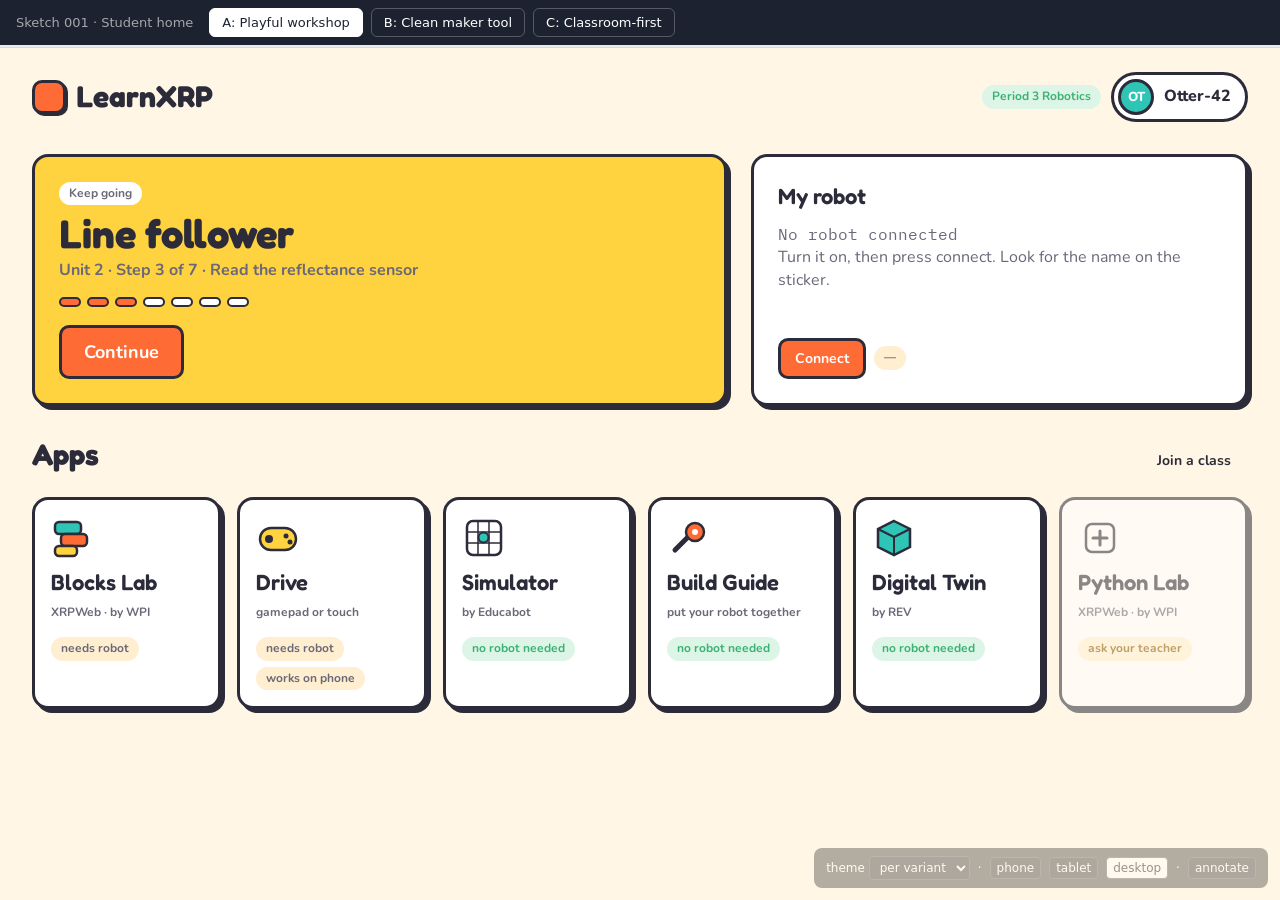
==== .planning/sketches/001-student-home/index.html @ 8936318f "docs(sketch-001..003): Launcher UI sketches — student home, running app, teacher class Three sketche" ====
<!doctype html>
<html lang="en">
<head>
<meta charset="utf-8">
<meta name="viewport" content="width=device-width, initial-scale=1">
<title>Sketch 001 · Student Home</title>
<link rel="stylesheet" href="https://fonts.googleapis.com/css2?family=Fredoka:wght@500;600;700&family=Nunito:wght@500;700;800&family=Manrope:wght@500;600;700;800&family=Atkinson+Hyperlegible:wght@400;700&family=IBM+Plex+Mono:wght@400;500&display=swap">
<link rel="stylesheet" href="../themes/default.css">
<style>
/* ---------- sketch chrome (not themed) ---------- */
*{box-sizing:border-box}
html,body{margin:0;background:#E9EBEE}
#variant-nav{position:fixed;top:0;left:0;right:0;z-index:9998;background:#1C2230;color:#fff;padding:8px 16px;display:flex;gap:8px;align-items:center;font-family:system-ui,sans-serif;font-size:13px}
#variant-nav .label{opacity:.6;margin-inline-end:8px}
.variant-tab{background:transparent;color:#fff;border:1px solid rgba(255,255,255,.25);border-radius:6px;padding:6px 12px;cursor:pointer;font:inherit;transition:all .15s ease}
.variant-tab:hover{background:rgba(255,255,255,.1)}
.variant-tab.active{background:#fff;color:#1C2230;border-color:#fff}
#stage{margin:48px auto 0;max-width:1280px;min-height:calc(100vh - 48px);transition:max-width .2s ease;box-shadow:0 0 0 1px rgba(0,0,0,.08)}
.variant{display:none;min-height:calc(100vh - 48px);background:var(--color-bg);color:var(--color-text);font-family:var(--font-sans);font-size:var(--text-base);line-height:1.45}
.variant.active{display:block}
#sketch-tools{position:fixed;bottom:12px;right:12px;z-index:9999;font-family:system-ui;font-size:12px;background:rgba(0,0,0,.75);color:#fff;padding:8px 12px;border-radius:8px;opacity:.4;transition:opacity .2s;display:flex;gap:8px;align-items:center}
#sketch-tools:hover{opacity:1}
#sketch-tools select,#sketch-tools button{font:inherit;font-size:12px;background:#333;color:#fff;border:1px solid #555;border-radius:4px;padding:3px 6px;cursor:pointer}
#sketch-tools button.on{background:#fff;color:#000}
#annot{position:fixed;z-index:10000;pointer-events:none;background:#111;color:#fff;font:11px/1.4 ui-monospace,monospace;padding:6px 8px;border-radius:4px;display:none;white-space:pre}
.toast{position:fixed;left:50%;bottom:64px;transform:translateX(-50%) translateY(20px);background:#1C2230;color:#fff;padding:10px 16px;border-radius:8px;font:14px system-ui;opacity:0;transition:all .2s ease;z-index:9997;pointer-events:none}
.toast.show{opacity:1;transform:translateX(-50%) translateY(0)}

/* ---------- themed primitives ---------- */
.btn{font-family:var(--font-sans);font-weight:700;font-size:var(--text-sm);border:var(--border-w) solid var(--color-border);background:var(--color-surface);color:var(--color-text);border-radius:var(--radius-sm);padding:8px 14px;cursor:pointer;transition:all .15s ease;display:inline-flex;align-items:center;gap:8px}
.btn:hover{transform:translateY(-1px);box-shadow:var(--shadow-sm)}
.btn:focus-visible{outline:3px solid var(--color-accent);outline-offset:2px}
.btn-primary{background:var(--color-primary);color:#fff;border-color:var(--color-primary)}
.theme-playful .btn-primary{border-color:var(--color-border)}
.btn-primary:hover{background:var(--color-primary-hover)}
.btn-ghost{border-color:transparent;background:transparent}
.card{background:var(--color-surface);border:var(--border-w) solid var(--color-border);border-radius:var(--radius-md);box-shadow:var(--shadow-sm)}
.chip{display:inline-flex;align-items:center;gap:6px;font-size:var(--text-xs);font-weight:700;padding:3px 10px;border-radius:var(--radius-full);background:var(--color-surface-2);color:var(--color-text-muted)}
.chip.ok{background:#DCF5E6;color:var(--color-success)}
.chip.warn{background:#FFF1D6;color:#8A5A00}
.chip.off{background:var(--color-surface-2);color:var(--color-text-muted)}
.mono{font-family:var(--font-mono)}
.muted{color:var(--color-text-muted)}
h1,h2,h3{font-family:var(--font-display);margin:0;line-height:1.1}
.avatar{width:36px;height:36px;border-radius:50%;display:inline-grid;place-items:center;font-weight:800;font-size:13px;color:#fff;background:var(--color-secondary);border:var(--border-w) solid var(--color-border)}
.prog{height:8px;border-radius:var(--radius-full);background:var(--color-surface-2);overflow:hidden;border:1px solid var(--color-border)}
.prog > i{display:block;height:100%;background:var(--color-primary);transition:width .4s ease}
.modal-bg{position:absolute;inset:0;background:rgba(20,25,35,.55);display:none;align-items:center;justify-content:center;z-index:50}
.modal-bg.open{display:flex}
.modal{width:min(440px,92%);padding:var(--space-6)}
.modal input{width:100%;font:inherit;font-size:var(--text-xl);letter-spacing:.12em;text-transform:uppercase;padding:12px;border:var(--border-w) solid var(--color-border);border-radius:var(--radius-sm);margin:var(--space-3) 0;font-family:var(--font-mono)}
.launch{position:absolute;inset:0;background:var(--color-bg);display:none;align-items:center;justify-content:center;flex-direction:column;gap:16px;z-index:60}
.launch.open{display:flex}
.spinner{width:44px;height:44px;border-radius:50%;border:4px solid var(--color-surface-2);border-top-color:var(--color-primary);animation:spin .8s linear infinite}
@keyframes spin{to{transform:rotate(360deg)}}
@media (prefers-reduced-motion:reduce){.spinner{animation:none}}
.glyph{width:44px;height:44px;flex:none}
.appmeta{display:flex;gap:6px;flex-wrap:wrap;margin-top:6px}

/* ---------- Variant A: Playful ---------- */
.pa{position:relative;padding:var(--space-6) var(--space-8) var(--space-12)}
.pa .top{display:flex;align-items:center;justify-content:space-between;margin-bottom:var(--space-8)}
.pa .logo{font-family:var(--font-display);font-weight:700;font-size:var(--text-2xl);display:flex;align-items:center;gap:10px}
.pa .logo i{width:34px;height:34px;border-radius:10px;background:var(--color-primary);border:var(--border-w) solid var(--color-border);box-shadow:var(--shadow-sm);display:inline-block}
.pa .me{display:flex;align-items:center;gap:10px;background:var(--color-surface);border:var(--border-w) solid var(--color-border);border-radius:var(--radius-full);padding:4px 14px 4px 4px;font-weight:800}
.pa .hero{display:grid;grid-template-columns:1.4fr 1fr;gap:var(--space-6);margin-bottom:var(--space-8)}
.pa .continue{background:var(--color-accent);padding:var(--space-6);box-shadow:var(--shadow-md);position:relative;overflow:hidden}
.pa .continue h2{font-size:var(--text-3xl);margin:6px 0 4px}
.pa .continue .steps{display:flex;gap:6px;margin:14px 0 18px}
.pa .continue .steps i{width:22px;height:10px;border-radius:6px;border:2px solid var(--color-border);background:var(--color-surface)}
.pa .continue .steps i.done{background:var(--color-primary)}
.pa .robot{padding:var(--space-6);box-shadow:var(--shadow-md);display:flex;flex-direction:column;gap:10px}
.pa .robot .big{font-family:var(--font-display);font-size:var(--text-xl);font-weight:600}
.pa .apps{display:grid;grid-template-columns:repeat(auto-fill,minmax(180px,1fr));gap:var(--space-4)}
.pa .app{padding:var(--space-4);cursor:pointer;transition:all .15s ease;display:flex;flex-direction:column;gap:10px;box-shadow:var(--shadow-md);text-align:start;font:inherit;color:inherit}
.pa .app:hover{transform:translate(-2px,-2px);box-shadow:var(--shadow-lg)}
.pa .app:active{transform:translate(2px,2px);box-shadow:var(--shadow-sm)}
.pa .app h3{font-size:var(--text-xl);font-weight:600}
.pa .app .by{font-size:var(--text-xs);color:var(--color-text-muted);font-weight:700}
.pa .app.locked{opacity:.55;cursor:not-allowed}
.pa .section{display:flex;justify-content:space-between;align-items:baseline;margin:0 0 var(--space-4)}
.pa .section h2{font-size:var(--text-2xl);font-weight:700}

/* ---------- Variant B: Clean ---------- */
.cb{display:grid;grid-template-columns:220px 1fr 300px;min-height:calc(100vh - 48px);position:relative}
.cb .rail{border-inline-end:1px solid var(--color-border);background:var(--color-surface);padding:var(--space-4) var(--space-3);display:flex;flex-direction:column;gap:4px}
.cb .rail .logo{font-weight:800;font-family:var(--font-display);font-size:var(--text-lg);padding:8px 10px 18px;display:flex;align-items:center;gap:8px}
.cb .rail .logo i{width:22px;height:22px;border-radius:6px;background:var(--color-primary);display:inline-block}
.cb .nav{border:0;background:transparent;text-align:start;font:inherit;font-weight:600;font-size:var(--text-sm);padding:8px 10px;border-radius:var(--radius-sm);cursor:pointer;color:var(--color-text-muted);transition:all .15s ease}
.cb .nav:hover{background:var(--color-surface-2);color:var(--color-text)}
.cb .nav.active{background:var(--color-primary-soft);color:var(--color-primary)}
.cb .rail .spacer{flex:1}
.cb .main{padding:var(--space-6) var(--space-8)}
.cb .bar{display:flex;align-items:center;gap:12px;margin-bottom:var(--space-6)}
.cb .bar input{flex:1;font:inherit;font-size:var(--text-sm);padding:8px 12px;border:1px solid var(--color-border);border-radius:var(--radius-sm);background:var(--color-surface)}
.cb h1{font-size:var(--text-2xl);font-weight:800;margin-bottom:var(--space-4)}
.cb h2{font-size:var(--text-xs);text-transform:uppercase;letter-spacing:.08em;color:var(--color-text-muted);font-weight:700;margin:var(--space-6) 0 var(--space-3)}
.cb .row{display:grid;grid-template-columns:auto 1fr auto;gap:14px;align-items:center;padding:12px 16px}
.cb .apps{display:grid;grid-template-columns:repeat(auto-fill,minmax(210px,1fr));gap:var(--space-3)}
.cb .app{padding:var(--space-4);display:flex;gap:12px;align-items:flex-start;cursor:pointer;transition:all .15s ease;text-align:start;font:inherit;color:inherit}
.cb .app:hover{border-color:var(--color-primary);box-shadow:var(--shadow-md)}
.cb .app h3{font-size:var(--text-base);font-weight:800}
.cb .app .by{font-size:var(--text-xs);color:var(--color-text-muted)}
.cb .app.locked{opacity:.5;cursor:not-allowed}
.cb table{width:100%;border-collapse:collapse;font-size:var(--text-sm)}
.cb td,.cb th{padding:9px 12px;border-bottom:1px solid var(--color-border);text-align:start}
.cb th{font-size:var(--text-xs);text-transform:uppercase;letter-spacing:.06em;color:var(--color-text-muted)}
.cb .side{border-inline-start:1px solid var(--color-border);background:var(--color-surface);padding:var(--space-6) var(--space-4);display:flex;flex-direction:column;gap:var(--space-4)}
.cb .side h2{margin-top:0}
.cb .kv{display:grid;grid-template-columns:auto 1fr;gap:4px 12px;font-size:var(--text-sm)}
.cb .kv dt{color:var(--color-text-muted)}
.cb .kv dd{margin:0;font-family:var(--font-mono);font-size:12px}

/* ---------- Variant C: Classroom-first ---------- */
.cc{position:relative;min-height:calc(100vh - 48px)}
.cc .head{background:var(--color-surface);border-bottom:1px solid var(--color-border);padding:var(--space-3) var(--space-8);display:flex;align-items:center;gap:var(--space-4)}
.cc .head .brand{font-family:var(--font-display);font-weight:700;font-size:var(--text-lg);display:flex;align-items:center;gap:8px;margin-inline-end:auto}
.cc .head .brand i{width:20px;height:20px;border-radius:5px;background:var(--color-primary);display:inline-block}
.cc .classbar{background:var(--color-primary);color:#fff;padding:var(--space-4) var(--space-8);display:flex;align-items:center;justify-content:space-between}
.cc .classbar h1{font-size:var(--text-xl);font-weight:700}
.cc .classbar .sub{opacity:.85;font-size:var(--text-sm)}
.cc .body{display:grid;grid-template-columns:1fr 320px;gap:var(--space-6);padding:var(--space-6) var(--space-8)}
.cc h2{font-size:var(--text-lg);font-weight:700;margin:0 0 var(--space-3)}
.cc .assign{display:grid;grid-template-columns:auto 1fr auto;gap:14px;align-items:center;padding:14px 16px;border-bottom:1px solid var(--color-border)}
.cc .assign:last-child{border-bottom:0}
.cc .assign .due{font-size:var(--text-xs);color:var(--color-text-muted)}
.cc .assign .stat{width:38px;height:38px;border-radius:50%;display:grid;place-items:center;font-weight:700;font-size:12px;border:2px solid var(--color-border);color:var(--color-text-muted)}
.cc .assign .stat.done{background:var(--color-success);border-color:var(--color-success);color:#fff}
.cc .assign .stat.now{border-color:var(--color-primary);color:var(--color-primary)}
.cc .side .card{padding:var(--space-4);margin-bottom:var(--space-4)}
.cc .explore{display:flex;gap:10px;flex-wrap:wrap}
.cc .explore .btn{font-weight:600}
.cc .ann{font-size:var(--text-sm);padding:10px 0;border-bottom:1px solid var(--color-border)}
.cc .ann:last-child{border:0}
.cc .ann .who{font-size:var(--text-xs);color:var(--color-text-muted)}

@media (max-width:900px){.pa .hero{grid-template-columns:1fr}.cb{grid-template-columns:1fr}.cb .rail,.cb .side{border:0;border-bottom:1px solid var(--color-border)}.cc .body{grid-template-columns:1fr}}
</style>
</head>
<body>

<div id="variant-nav">
  <span class="label">Sketch 001 · Student home</span>
  <button class="variant-tab active" onclick="showVariant('a',event)">A: Playful workshop</button>
  <button class="variant-tab" onclick="showVariant('b',event)">B: Clean maker tool</button>
  <button class="variant-tab" onclick="showVariant('c',event)">C: Classroom-first</button>
</div>

<div id="stage">

<!-- ============ VARIANT A: PLAYFUL ============ -->
<div id="variant-a" class="variant theme-playful active">
<div class="pa">
  <div class="top">
    <div class="logo"><i></i>LearnXRP</div>
    <div style="display:flex;gap:10px;align-items:center">
      <span class="chip ok">Period 3 Robotics</span>
      <div class="me"><span class="avatar" style="background:#2EC4B6">OT</span>Otter-42</div>
    </div>
  </div>

  <div class="hero">
    <div class="card continue">
      <span class="chip" style="background:var(--color-surface)">Keep going</span>
      <h2>Line follower</h2>
      <div class="muted" style="font-weight:700">Unit 2 · Step 3 of 7 · Read the reflectance sensor</div>
      <div class="steps"><i class="done"></i><i class="done"></i><i class="done"></i><i></i><i></i><i></i><i></i></div>
      <button class="btn btn-primary" style="font-size:var(--text-lg);padding:12px 22px" onclick="launch('a','Lessons')">Continue</button>
    </div>
    <div class="card robot">
      <div class="big">My robot</div>
      <div class="robot-state" data-state="0">
        <div class="mono muted" data-name>No robot connected</div>
        <div class="muted" data-hint>Turn it on, then press connect. Look for the name on the sticker.</div>
      </div>
      <div style="display:flex;gap:8px;align-items:center;margin-top:auto">
        <button class="btn btn-primary" onclick="cycleRobot(this)">Connect</button>
        <span class="chip off" data-batt>—</span>
      </div>
    </div>
  </div>

  <div class="section"><h2>Apps</h2><button class="btn btn-ghost" onclick="openModal('a')">Join a class</button></div>
  <div class="apps">
    <button class="card app" onclick="launch('a','Blocks Lab')"><svg class="glyph" viewBox="0 0 44 44"><rect x="4" y="6" width="26" height="12" rx="4" fill="#2EC4B6" stroke="#2B2B3A" stroke-width="2.5"/><rect x="10" y="18" width="26" height="12" rx="4" fill="#FF6B35" stroke="#2B2B3A" stroke-width="2.5"/><rect x="4" y="30" width="22" height="10" rx="4" fill="#FFD23F" stroke="#2B2B3A" stroke-width="2.5"/></svg><h3>Blocks Lab</h3><span class="by">XRPWeb · by WPI</span><div class="appmeta"><span class="chip">needs robot</span></div></button>
    <button class="card app" onclick="launch('a','Drive')"><svg class="glyph" viewBox="0 0 44 44"><rect x="4" y="12" width="36" height="22" rx="11" fill="#FFD23F" stroke="#2B2B3A" stroke-width="2.5"/><circle cx="13" cy="23" r="4" fill="#2B2B3A"/><circle cx="30" cy="20" r="2.5" fill="#2B2B3A"/><circle cx="34" cy="26" r="2.5" fill="#2B2B3A"/></svg><h3>Drive</h3><span class="by">gamepad or touch</span><div class="appmeta"><span class="chip">needs robot</span><span class="chip">works on phone</span></div></button>
    <button class="card app" onclick="launch('a','Simulator')"><svg class="glyph" viewBox="0 0 44 44"><rect x="5" y="5" width="34" height="34" rx="6" fill="#fff" stroke="#2B2B3A" stroke-width="2.5"/><path d="M5 16h34M5 27h34M16 5v34M27 5v34" stroke="#2B2B3A" stroke-width="1.5"/><circle cx="21.5" cy="21.5" r="5" fill="#2EC4B6" stroke="#2B2B3A" stroke-width="2"/></svg><h3>Simulator</h3><span class="by">by Educabot</span><div class="appmeta"><span class="chip ok">no robot needed</span></div></button>
    <button class="card app" onclick="launch('a','Build Guide')"><svg class="glyph" viewBox="0 0 44 44"><path d="M8 34l14-14" stroke="#2B2B3A" stroke-width="5" stroke-linecap="round"/><circle cx="28" cy="16" r="9" fill="#FF6B35" stroke="#2B2B3A" stroke-width="2.5"/><circle cx="28" cy="16" r="3" fill="#fff"/></svg><h3>Build Guide</h3><span class="by">put your robot together</span><div class="appmeta"><span class="chip ok">no robot needed</span></div></button>
    <button class="card app" onclick="launch('a','Digital Twin')"><svg class="glyph" viewBox="0 0 44 44"><path d="M22 5l16 8v18l-16 8-16-8V13z" fill="#2EC4B6" stroke="#2B2B3A" stroke-width="2.5"/><path d="M22 21l16-8M22 21L6 13M22 21v18" stroke="#2B2B3A" stroke-width="2"/></svg><h3>Digital Twin</h3><span class="by">by REV</span><div class="appmeta"><span class="chip ok">no robot needed</span></div></button>
    <button class="card app locked" title="Your teacher turns this on" disabled><svg class="glyph" viewBox="0 0 44 44"><rect x="8" y="8" width="28" height="28" rx="6" fill="#fff" stroke="#2B2B3A" stroke-width="2.5"/><path d="M15 22h14M22 15v14" stroke="#2B2B3A" stroke-width="3" stroke-linecap="round"/></svg><h3>Python Lab</h3><span class="by">XRPWeb · by WPI</span><div class="appmeta"><span class="chip warn">ask your teacher</span></div></button>
  </div>

  <div class="modal-bg" id="modal-a" onclick="if(event.target===this)closeModal('a')">
    <div class="card modal">
      <h2 style="font-size:var(--text-2xl)">Join a class</h2>
      <p class="muted">Type the code your teacher shows on the board.</p>
      <input id="code-a" placeholder="XRP-____" maxlength="8" oninput="this.value=this.value.toUpperCase()">
      <div style="display:flex;gap:8px;justify-content:flex-end"><button class="btn" onclick="closeModal('a')">Cancel</button><button class="btn btn-primary" onclick="joinClass('a')">Next: pick your tag</button></div>
    </div>
  </div>
  <div class="launch" id="launch-a"><div class="spinner"></div><div style="font-family:var(--font-display);font-size:var(--text-xl)" data-msg>Opening…</div><div class="muted mono" style="font-size:12px">bridge v1 · sending context {tag: Otter-42, lesson: unit-2/step-3}</div></div>
</div>
</div>

<!-- ============ VARIANT B: CLEAN ============ -->
<div id="variant-b" class="variant theme-clean">
<div class="cb">
  <nav class="rail">
    <div class="logo"><i></i>LearnXRP</div>
    <button class="nav active" onclick="railNav(this)">Home</button>
    <button class="nav" onclick="railNav(this)">Library</button>
    <button class="nav" onclick="railNav(this)">My work</button>
    <button class="nav" onclick="railNav(this)">Period 3 Robotics</button>
    <div class="spacer"></div>
    <button class="nav" onclick="openModal('b')">Join a class</button>
    <div style="display:flex;align-items:center;gap:10px;padding:10px"><span class="avatar" style="width:28px;height:28px;font-size:11px">OT</span><div><div style="font-weight:700;font-size:var(--text-sm)">Otter-42</div><div class="muted" style="font-size:11px">student · no email</div></div></div>
  </nav>

  <main class="main">
    <div class="bar"><input placeholder="Search lessons, apps, my programs" oninput="filterApps(this.value,'b')"><span class="chip off" id="robot-chip-b">robot: not connected</span></div>
    <h1>Home</h1>
    <h2>Continue</h2>
    <div class="card row">
      <div class="prog" style="width:120px"><i style="width:43%"></i></div>
      <div><div style="font-weight:800">Unit 2 · Line follower</div><div class="muted" style="font-size:var(--text-sm)">Step 3 of 7 · Read the reflectance sensor · opens in Blocks Lab</div></div>
      <button class="btn btn-primary" onclick="launch('b','Lessons')">Continue</button>
    </div>
    <h2>Apps</h2>
    <div class="apps" id="apps-b">
      <button class="card app" data-name="Blocks Lab XRPWeb WPI" onclick="launch('b','Blocks Lab')"><svg class="glyph" viewBox="0 0 44 44"><rect x="6" y="8" width="24" height="10" rx="3" fill="#0B7A75"/><rect x="12" y="18" width="24" height="10" rx="3" fill="#2F5D8A"/><rect x="6" y="28" width="20" height="9" rx="3" fill="#E0A100"/></svg><div><h3>Blocks Lab</h3><div class="by">XRPWeb · WPI</div><div class="appmeta"><span class="chip">needs robot</span></div></div></button>
      <button class="card app" data-name="Python Lab XRPWeb WPI" onclick="launch('b','Python Lab')"><svg class="glyph" viewBox="0 0 44 44"><rect x="6" y="6" width="32" height="32" rx="5" fill="#EDF1F4" stroke="#0B7A75" stroke-width="2"/><path d="M14 18l6 4-6 4M22 27h8" stroke="#15202B" stroke-width="2.5" stroke-linecap="round"/></svg><div><h3>Python Lab</h3><div class="by">XRPWeb · WPI</div><div class="appmeta"><span class="chip">needs robot</span><span class="chip">13+</span></div></div></button>
      <button class="card app" data-name="Drive gamepad" onclick="launch('b','Drive')"><svg class="glyph" viewBox="0 0 44 44"><rect x="4" y="13" width="36" height="20" rx="10" fill="#EDF1F4" stroke="#0B7A75" stroke-width="2"/><circle cx="13" cy="23" r="3.5" fill="#15202B"/><circle cx="30" cy="20" r="2" fill="#15202B"/><circle cx="34" cy="26" r="2" fill="#15202B"/></svg><div><h3>Drive</h3><div class="by">LearnXRP</div><div class="appmeta"><span class="chip">needs robot</span><span class="chip">phone ok</span></div></div></button>
      <button class="card app" data-name="Simulator Educabot" onclick="launch('b','Simulator')"><svg class="glyph" viewBox="0 0 44 44"><rect x="6" y="6" width="32" height="32" rx="4" fill="#fff" stroke="#0B7A75" stroke-width="2"/><path d="M6 17h32M6 27h32M17 6v32M27 6v32" stroke="#DCE2E8"/><circle cx="22" cy="22" r="5" fill="#0B7A75"/></svg><div><h3>Simulator</h3><div class="by">Educabot</div><div class="appmeta"><span class="chip ok">offline ok</span></div></div></button>
      <button class="card app" data-name="Digital Twin REV" onclick="launch('b','Digital Twin')"><svg class="glyph" viewBox="0 0 44 44"><path d="M22 6l15 7.5v17L22 38 7 30.5v-17z" fill="#fff" stroke="#0B7A75" stroke-width="2"/><path d="M22 21.5l15-8M22 21.5l-15-8M22 21.5V38" stroke="#0B7A75" stroke-width="1.5"/></svg><div><h3>Digital Twin</h3><div class="by">REV</div><div class="appmeta"><span class="chip ok">offline ok</span></div></div></button>
      <button class="card app" data-name="Build Guide" onclick="launch('b','Build Guide')"><svg class="glyph" viewBox="0 0 44 44"><path d="M9 35l13-13" stroke="#15202B" stroke-width="4" stroke-linecap="round"/><circle cx="28" cy="16" r="8" fill="#E0A100"/><circle cx="28" cy="16" r="3" fill="#fff"/></svg><div><h3>Build Guide</h3><div class="by">LearnXRP</div><div class="appmeta"><span class="chip ok">offline ok</span></div></div></button>
    </div>
    <h2>Recent work</h2>
    <div class="card"><table>
      <tr><th>Program</th><th>App</th><th>Saved</th><th></th></tr>
      <tr><td>line_follow_v2</td><td>Blocks Lab</td><td class="mono">today 10:14</td><td><button class="btn btn-ghost" onclick="launch('b','Blocks Lab')">Open</button></td></tr>
      <tr><td>square_dance</td><td>Blocks Lab</td><td class="mono">Mon</td><td><button class="btn btn-ghost" onclick="launch('b','Blocks Lab')">Open</button></td></tr>
      <tr><td>maze_try_3</td><td>Simulator</td><td class="mono">last week</td><td><button class="btn btn-ghost" onclick="launch('b','Simulator')">Open</button></td></tr>
    </table></div>
  </main>

  <aside class="side">
    <h2>Robot</h2>
    <div class="card" style="padding:var(--space-4)">
      <div class="robot-state" data-state="0">
        <div class="mono" data-name style="font-weight:600">not connected</div>
        <div class="muted" data-hint style="font-size:var(--text-sm)">Power on, then Connect. Match the name on the sticker.</div>
      </div>
      <dl class="kv" style="margin:12px 0">
        <dt>board</dt><dd data-board>—</dd>
        <dt>firmware</dt><dd data-fw>—</dd>
        <dt>battery</dt><dd data-batt>—</dd>
        <dt>owner</dt><dd data-owner>—</dd>
      </dl>
      <button class="btn btn-primary" style="width:100%;justify-content:center" onclick="cycleRobot(this)">Connect</button>
    </div>
    <h2>Class</h2>
    <div class="card" style="padding:var(--space-4)">
      <div style="font-weight:800">Period 3 Robotics</div>
      <div class="muted" style="font-size:var(--text-sm)">Ms. Rivera · 12 students</div>
      <div class="muted" style="font-size:var(--text-xs);margin-top:8px">Your work syncs to this class as <b>Otter-42</b>. No name, no email.</div>
    </div>
  </aside>

  <div class="modal-bg" id="modal-b" onclick="if(event.target===this)closeModal('b')">
    <div class="card modal">
      <h2 style="font-size:var(--text-xl);text-transform:none;letter-spacing:0;color:var(--color-text)">Join a class</h2>
      <p class="muted" style="font-size:var(--text-sm)">Enter the code from your teacher. Your local work will be kept and synced.</p>
      <input id="code-b" placeholder="XRP-____" maxlength="8" oninput="this.value=this.value.toUpperCase()">
      <div style="display:flex;gap:8px;justify-content:flex-end"><button class="btn" onclick="closeModal('b')">Cancel</button><button class="btn btn-primary" onclick="joinClass('b')">Continue</button></div>
    </div>
  </div>
  <div class="launch" id="launch-b"><div class="spinner"></div><div style="font-weight:800" data-msg>Opening…</div><div class="muted mono" style="font-size:12px">bridge v1 · context {tag: Otter-42, locale: en, robotProfile: nanoxrp}</div></div>
</div>
</div>

<!-- ============ VARIANT C: CLASSROOM-FIRST ============ -->
<div id="variant-c" class="variant theme-classroom">
<div class="cc">
  <div class="head">
    <div class="brand"><i></i>LearnXRP</div>
    <span class="chip off" id="robot-chip-c">robot: not connected</span>
    <button class="btn" onclick="cycleRobot(this)">Connect</button>
    <div style="display:flex;align-items:center;gap:8px"><span class="avatar" style="width:28px;height:28px;font-size:11px;background:#7048E8">OT</span><b>Otter-42</b></div>
  </div>
  <div class="classbar">
    <div><h1>Period 3 Robotics</h1><div class="sub">Ms. Rivera · Unit 2: Sensing the world · Week 5</div></div>
    <div style="display:flex;gap:8px"><button class="btn" style="background:rgba(255,255,255,.15);color:#fff;border-color:rgba(255,255,255,.4)" onclick="openModal('c')">Switch class</button></div>
  </div>
  <div class="body">
    <section>
      <h2>Today</h2>
      <div class="card">
        <div class="assign"><div class="stat done">✓</div><div><div style="font-weight:700">Warm-up: what does a reflectance sensor see?</div><div class="due">Quiz · 4 questions · done Tuesday</div></div><button class="btn btn-ghost" onclick="launch('c','Quiz')">Review</button></div>
        <div class="assign"><div class="stat now">3/7</div><div><div style="font-weight:700">Line follower</div><div class="due">Blocks Lab · step 3 of 7 · due Friday</div><div class="prog" style="width:220px;margin-top:6px"><i style="width:43%"></i></div></div><button class="btn btn-primary" onclick="launch('c','Lessons')">Continue</button></div>
        <div class="assign"><div class="stat">○</div><div><div style="font-weight:700">Challenge: stay inside the box</div><div class="due">Simulator or robot · opens after Line follower</div></div><button class="btn btn-ghost" disabled>Locked</button></div>
      </div>
      <h2 style="margin-top:var(--space-6)">Up next</h2>
      <div class="card">
        <div class="assign"><div class="stat">○</div><div><div style="font-weight:700">Unit 3: Turning with the IMU</div><div class="due">Starts next week · 6 steps</div></div><span class="chip off">preview</span></div>
      </div>
      <h2 style="margin-top:var(--space-6)">Free explore</h2>
      <div class="explore">
        <button class="btn" onclick="launch('c','Drive')">Drive</button>
        <button class="btn" onclick="launch('c','Simulator')">Simulator</button>
        <button class="btn" onclick="launch('c','Digital Twin')">Digital Twin</button>
        <button class="btn" onclick="launch('c','Blocks Lab')">Blocks Lab</button>
        <button class="btn" disabled title="Teacher has not enabled Python for this class">Python Lab</button>
      </div>
    </section>
    <aside class="side">
      <div class="card">
        <h2>From Ms. Rivera</h2>
        <div class="ann"><div>Robots 3 and 7 have new batteries. Check the sticker before you connect.</div><div class="who">today 8:02</div></div>
        <div class="ann"><div>Friday is the line-follower race. Finish step 7 to enter.</div><div class="who">Monday</div></div>
      </div>
      <div class="card">
        <h2>My robot</h2>
        <div class="robot-state" data-state="0">
          <div class="mono" data-name style="font-weight:700">not connected</div>
          <div class="muted" data-hint style="font-size:var(--text-sm)">Use the Connect button at the top.</div>
        </div>
      </div>
      <div class="card">
        <h2>My progress</h2>
        <div style="display:flex;justify-content:space-between;font-size:var(--text-sm)"><span>Unit 1</span><b>done</b></div>
        <div class="prog" style="margin:4px 0 10px"><i style="width:100%;background:var(--color-success)"></i></div>
        <div style="display:flex;justify-content:space-between;font-size:var(--text-sm)"><span>Unit 2</span><b>2 of 3</b></div>
        <div class="prog" style="margin:4px 0"><i style="width:55%"></i></div>
      </div>
    </aside>
  </div>
  <div class="modal-bg" id="modal-c" onclick="if(event.target===this)closeModal('c')">
    <div class="card modal">
      <h2 style="font-size:var(--text-xl)">Join another class</h2>
      <p class="muted" style="font-size:var(--text-sm)">Your teacher gives you a code. You keep the same tag in every class.</p>
      <input id="code-c" placeholder="XRP-____" maxlength="8" oninput="this.value=this.value.toUpperCase()">
      <div style="display:flex;gap:8px;justify-content:flex-end"><button class="btn" onclick="closeModal('c')">Cancel</button><button class="btn btn-primary" onclick="joinClass('c')">Join</button></div>
    </div>
  </div>
  <div class="launch" id="launch-c"><div class="spinner"></div><div style="font-weight:700" data-msg>Opening…</div><div class="muted mono" style="font-size:12px">bridge v1 · context {tag: Otter-42, class: XRP-7K2Q, activity: unit-2/line-follower/3}</div></div>
</div>
</div>

</div><!-- /stage -->

<div id="sketch-tools">
  <label>theme <select id="theme-switcher" onchange="forceTheme(this.value)"><option value="auto">per variant</option><option value="playful">playful</option><option value="clean">clean</option><option value="classroom">classroom</option></select></label>
  <span>·</span>
  <button onclick="vp(375,this)">phone</button><button onclick="vp(768,this)">tablet</button><button class="on" onclick="vp(1280,this)">desktop</button>
  <span>·</span>
  <button id="annot-btn" onclick="toggleAnnot(this)">annotate</button>
</div>
<div id="annot"></div>
<div class="toast" id="toast"></div>

<script>
function showVariant(id,ev){document.querySelectorAll('.variant').forEach(v=>v.classList.remove('active'));document.querySelectorAll('.variant-tab').forEach(t=>t.classList.remove('active'));document.getElementById('variant-'+id).classList.add('active');ev.target.classList.add('active')}
function forceTheme(t){document.querySelectorAll('.variant').forEach(v=>{v.classList.remove('theme-playful','theme-clean','theme-classroom');v.classList.add('theme-'+(t==='auto'?v.dataset.own:t))})}
document.querySelectorAll('.variant').forEach(v=>{v.dataset.own=[...v.classList].find(c=>c.startsWith('theme-')).slice(6)})
function vp(w,btn){document.getElementById('stage').style.maxWidth=w+'px';document.querySelectorAll('#sketch-tools button').forEach(b=>{if(b.id!=='annot-btn')b.classList.remove('on')});btn.classList.add('on')}
let annotOn=false;const annot=document.getElementById('annot');
function toggleAnnot(b){annotOn=!annotOn;b.classList.toggle('on',annotOn);annot.style.display='none'}
document.addEventListener('mousemove',e=>{if(!annotOn)return;const el=e.target.closest('#stage *');if(!el){annot.style.display='none';return}const cs=getComputedStyle(el);annot.textContent=el.tagName.toLowerCase()+(el.className&&typeof el.className==='string'?'.'+el.className.split(' ')[0]:'')+'\nfont '+cs.fontSize+' '+cs.fontWeight+' '+cs.fontFamily.split(',')[0]+'\ncolor '+cs.color+'\nbg '+cs.backgroundColor+'\npad '+cs.padding+'\nradius '+cs.borderRadius;annot.style.display='block';annot.style.left=(e.clientX+14)+'px';annot.style.top=(e.clientY+14)+'px'})
function toast(m){const t=document.getElementById('toast');t.textContent=m;t.classList.add('show');clearTimeout(t._h);t._h=setTimeout(()=>t.classList.remove('show'),1800)}
function openModal(v){document.getElementById('modal-'+v).classList.add('open');setTimeout(()=>document.getElementById('code-'+v).focus(),50)}
function closeModal(v){document.getElementById('modal-'+v).classList.remove('open')}
function joinClass(v){const i=document.getElementById('code-'+v);if(!/^XRP-[A-Z0-9]{4}$/.test(i.value)){i.style.borderColor='var(--color-danger)';toast('Codes look like XRP-7K2Q');return}closeModal(v);toast('Joined '+i.value+' as Otter-42. Local work will sync.')}
function launch(v,app){const l=document.getElementById('launch-'+v);l.querySelector('[data-msg]').textContent='Opening '+app+'…';l.classList.add('open');setTimeout(()=>{l.classList.remove('open');toast(app+' would open in the app frame (see sketch 002)')},1100)}
const ROBOT=[{name:'No robot connected',hint:'Turn it on, then press connect. Look for the name on the sticker.',btn:'Connect',chip:'robot: not connected',cls:'off'},{name:'Searching… choose your robot in the browser dialog',hint:'Pick the one whose name matches your sticker.',btn:'Cancel',chip:'robot: searching',cls:'warn'},{name:'XRP-3F2A · NanoXRP',hint:'Connected. Battery 87%. Firmware 2.1.0.',btn:'Disconnect',chip:'robot: XRP-3F2A',cls:'ok'}];
function cycleRobot(btn){const root=btn.closest('.variant');const st=root.querySelector('.robot-state');let s=(+st.dataset.state+1)%3;st.dataset.state=s;const r=ROBOT[s];st.querySelector('[data-name]').textContent=r.name;st.querySelector('[data-hint]').textContent=r.hint;root.querySelectorAll('button').forEach(b=>{if(b.getAttribute('onclick')&&b.getAttribute('onclick').startsWith('cycleRobot'))b.textContent=r.btn});root.querySelectorAll('[data-batt]').forEach(e=>e.textContent=s===2?'87%':'—');root.querySelectorAll('[data-board]').forEach(e=>e.textContent=s===2?'nanoxrp':'—');root.querySelectorAll('[data-fw]').forEach(e=>e.textContent=s===2?'2.1.0':'—');root.querySelectorAll('[data-owner]').forEach(e=>e.textContent=s===2?'shell (no app)':'—');root.querySelectorAll('.chip[id^=robot-chip]').forEach(c=>{c.textContent=r.chip;c.className='chip '+r.cls});if(s===1)setTimeout(()=>{if(+st.dataset.state===1)cycleRobot(btn)},1400);if(s===2)toast('Connected to XRP-3F2A')}
function railNav(b){b.closest('.rail').querySelectorAll('.nav').forEach(n=>n.classList.remove('active'));b.classList.add('active');toast(b.textContent+' (not in this sketch)')}
function filterApps(q,v){q=q.toLowerCase();document.querySelectorAll('#apps-'+v+' .app').forEach(a=>{a.style.display=a.dataset.name.toLowerCase().includes(q)?'':'none'})}
</script>
</body>
</html>
---- .planning/sketches/themes/default.css ----
/* LearnXRP3 sketch themes. Variables only. Three vibes, scoped by class so one
   sketch can show all three side by side. :root falls back to Clean. */

:root,
.theme-clean {
  --color-bg: #F4F6F8;
  --color-surface: #FFFFFF;
  --color-surface-2: #EDF1F4;
  --color-border: #DCE2E8;
  --color-text: #15202B;
  --color-text-muted: #5F6B78;
  --color-primary: #0B7A75;
  --color-primary-hover: #085F5B;
  --color-primary-soft: #DDF0EE;
  --color-secondary: #2F5D8A;
  --color-accent: #E0A100;
  --color-danger: #C62828;
  --color-success: #2E7D4F;
  --font-display: 'Manrope', system-ui, sans-serif;
  --font-sans: 'Manrope', system-ui, sans-serif;
  --font-mono: 'IBM Plex Mono', ui-monospace, monospace;
  --text-xs: 12px; --text-sm: 13px; --text-base: 15px; --text-lg: 17px; --text-xl: 20px; --text-2xl: 26px; --text-3xl: 32px;
  --space-1: 4px; --space-2: 8px; --space-3: 12px; --space-4: 16px; --space-6: 24px; --space-8: 32px; --space-12: 48px;
  --radius-sm: 4px; --radius-md: 8px; --radius-lg: 12px; --radius-full: 9999px;
  --border-w: 1px;
  --shadow-sm: 0 1px 2px rgba(20,32,43,.06);
  --shadow-md: 0 1px 2px rgba(20,32,43,.06), 0 6px 16px rgba(20,32,43,.07);
  --shadow-lg: 0 12px 32px rgba(20,32,43,.12);
}

.theme-playful {
  --color-bg: #FFF6E5;
  --color-surface: #FFFFFF;
  --color-surface-2: #FFEFD0;
  --color-border: #2B2B3A;
  --color-text: #2B2B3A;
  --color-text-muted: #6B6878;
  --color-primary: #FF6B35;
  --color-primary-hover: #E55A27;
  --color-primary-soft: #FFE0D2;
  --color-secondary: #2EC4B6;
  --color-accent: #FFD23F;
  --color-danger: #E5383B;
  --color-success: #3BB273;
  --font-display: 'Fredoka', system-ui, sans-serif;
  --font-sans: 'Nunito', system-ui, sans-serif;
  --font-mono: 'IBM Plex Mono', ui-monospace, monospace;
  --text-xs: 12px; --text-sm: 14px; --text-base: 16px; --text-lg: 18px; --text-xl: 22px; --text-2xl: 30px; --text-3xl: 40px;
  --space-1: 4px; --space-2: 8px; --space-3: 12px; --space-4: 16px; --space-6: 24px; --space-8: 32px; --space-12: 48px;
  --radius-sm: 10px; --radius-md: 16px; --radius-lg: 24px; --radius-full: 9999px;
  --border-w: 3px;
  --shadow-sm: 2px 2px 0 #2B2B3A;
  --shadow-md: 4px 4px 0 #2B2B3A;
  --shadow-lg: 8px 8px 0 #2B2B3A;
}

.theme-classroom {
  --color-bg: #F1F3F7;
  --color-surface: #FFFFFF;
  --color-surface-2: #E9ECF3;
  --color-border: #D7DCE5;
  --color-text: #1E2433;
  --color-text-muted: #5B6474;
  --color-primary: #3B5BDB;
  --color-primary-hover: #2F4AB8;
  --color-primary-soft: #E3E8FA;
  --color-secondary: #7048E8;
  --color-accent: #F59F00;
  --color-danger: #D6336C;
  --color-success: #2B8A3E;
  --font-display: 'Atkinson Hyperlegible', system-ui, sans-serif;
  --font-sans: 'Atkinson Hyperlegible', system-ui, sans-serif;
  --font-mono: 'IBM Plex Mono', ui-monospace, monospace;
  --text-xs: 12px; --text-sm: 13px; --text-base: 14px; --text-lg: 16px; --text-xl: 18px; --text-2xl: 22px; --text-3xl: 28px;
  --space-1: 4px; --space-2: 8px; --space-3: 12px; --space-4: 16px; --space-6: 20px; --space-8: 28px; --space-12: 40px;
  --radius-sm: 4px; --radius-md: 6px; --radius-lg: 8px; --radius-full: 9999px;
  --border-w: 1px;
  --shadow-sm: 0 1px 2px rgba(30,36,51,.06);
  --shadow-md: 0 1px 3px rgba(30,36,51,.08);
  --shadow-lg: 0 8px 24px rgba(30,36,51,.12);
}
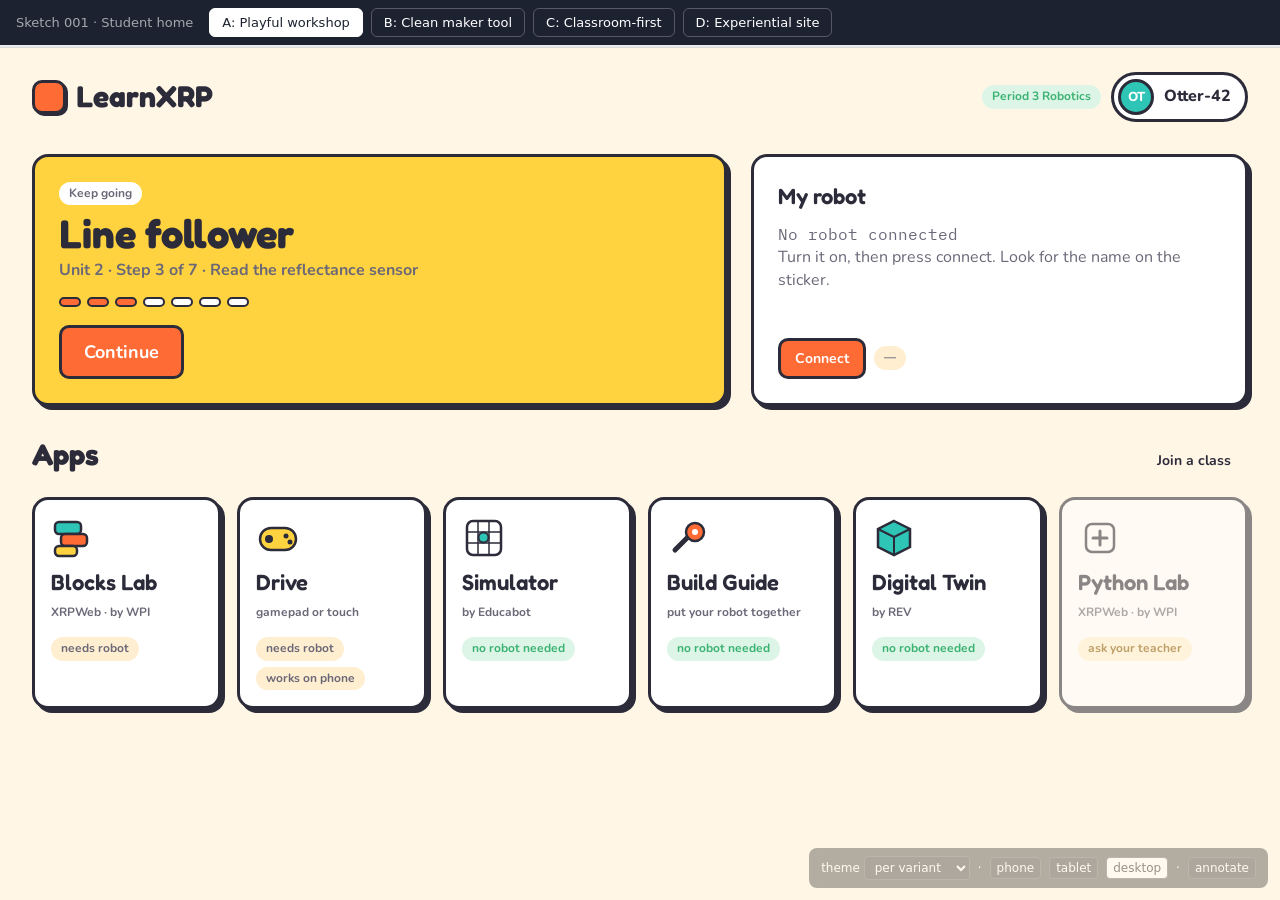
==== commit a2c529ee: "docs(sketch-001..003): add Experiential-site variant D to every sketch Palette, Montserrat, wordmark" ====
--- a/.planning/sketches/001-student-home/index.html
+++ b/.planning/sketches/001-student-home/index.html
@@ -4,7 +4,7 @@
 <meta charset="utf-8">
 <meta name="viewport" content="width=device-width, initial-scale=1">
 <title>Sketch 001 · Student Home</title>
-<link rel="stylesheet" href="https://fonts.googleapis.com/css2?family=Fredoka:wght@500;600;700&family=Nunito:wght@500;700;800&family=Manrope:wght@500;600;700;800&family=Atkinson+Hyperlegible:wght@400;700&family=IBM+Plex+Mono:wght@400;500&display=swap">
+<link rel="stylesheet" href="https://fonts.googleapis.com/css2?family=Fredoka:wght@500;600;700&family=Nunito:wght@500;700;800&family=Manrope:wght@500;600;700;800&family=Atkinson+Hyperlegible:wght@400;700&family=IBM+Plex+Mono:wght@400;500&family=Montserrat:wght@300;400;500;600&display=swap">
 <link rel="stylesheet" href="../themes/default.css">
 <style>
 /* ---------- sketch chrome (not themed) ---------- */
@@ -144,6 +144,7 @@
   <button class="variant-tab active" onclick="showVariant('a',event)">A: Playful workshop</button>
   <button class="variant-tab" onclick="showVariant('b',event)">B: Clean maker tool</button>
   <button class="variant-tab" onclick="showVariant('c',event)">C: Classroom-first</button>
+  <button class="variant-tab" onclick="showVariant('d',event)">D: Experiential site</button>
 </div>
 
 <div id="stage">
@@ -346,10 +347,112 @@
 </div>
 </div>
 
+<!-- ============ VARIANT D: EXPERIENTIAL SITE ============ -->
+<style>
+.xd{position:relative;font-weight:400;min-height:calc(100vh - 48px);display:flex;flex-direction:column}
+.xd h1,.xd h2,.xd h3{font-weight:500}
+.xd .nav{background:var(--color-secondary);color:#fff;height:64px;display:flex;align-items:center;gap:26px;padding:0 var(--space-8);box-shadow:0 .125rem .25rem rgba(0,0,0,.15);position:relative;z-index:2}
+.xd .nav img{height:24px;display:block;margin-inline-end:8px}
+.xd .nav a{color:#fff;text-decoration:none;font-size:14px;opacity:.9;cursor:pointer;padding:4px 0;border-bottom:2px solid transparent;transition:all .15s ease}
+.xd .nav a:hover{opacity:1}
+.xd .nav a.on{font-weight:600;opacity:1;border-bottom-color:#fff}
+.xd .nav .sp{flex:1}
+.xd .nav .user{display:flex;align-items:center;gap:8px;font-size:13px;font-weight:600;background:rgba(255,255,255,.12);border-radius:.375rem;padding:6px 12px 6px 6px}
+.xd .btn{font-weight:600;border-radius:.375rem;font-size:14px;padding:.5rem 1rem}
+.xd .btn-out{background:transparent;color:var(--color-secondary);border-color:var(--color-secondary)}
+.xd .btn-white{background:transparent;color:#fff;border-color:rgba(255,255,255,.7)}
+.xd .band{padding:var(--space-8)}
+.xd .band.grey{background:var(--color-surface-2)}
+.xd .eyebrow{font-size:12px;font-weight:600;letter-spacing:.08em;text-transform:uppercase;color:var(--color-primary)}
+.xd .hero{display:grid;grid-template-columns:1.1fr 1fr;gap:var(--space-8);align-items:center}
+.xd .hero h1{font-size:var(--text-3xl);line-height:1.2;margin:6px 0 8px}
+.xd .hero p{font-weight:300;font-size:var(--text-lg);margin:0 0 14px;max-width:48ch}
+.xd .hero img{width:100%;max-width:520px;display:block;margin:0 auto}
+.xd .badge{display:inline-block;font-size:11px;font-weight:600;padding:.35em .65em;border-radius:.375rem;background:var(--color-secondary);color:#fff;margin-inline-end:4px}
+.xd .badge.grey{background:#fff;color:var(--color-text);border:1px solid var(--color-border)}
+.xd .badge.green{background:var(--color-success)}
+.xd .badge.red{background:var(--color-primary)}
+.xd .apps{display:grid;grid-template-columns:repeat(auto-fill,minmax(250px,1fr));gap:var(--space-4);margin-top:var(--space-4)}
+.xd .app{padding:var(--space-4);display:flex;flex-direction:column;gap:8px;text-align:start;font:inherit;color:inherit;cursor:pointer;transition:all .15s ease;box-shadow:none}
+.xd .app:hover{box-shadow:var(--shadow-md);transform:translateY(-2px)}
+.xd .app .ic{width:40px;height:40px;border-radius:.375rem;background:var(--color-secondary-soft);display:grid;place-items:center}
+.xd .app h3{font-size:var(--text-lg)}
+.xd .app .by{font-size:12px;color:var(--color-text-muted);font-weight:300}
+.xd .app .foot{display:flex;justify-content:space-between;align-items:center;margin-top:auto;padding-top:6px}
+.xd .app.locked{opacity:.55;cursor:not-allowed}
+.xd .two{display:grid;grid-template-columns:1fr 1fr;gap:var(--space-6)}
+.xd .footer{background:var(--color-dark);color:#fff;padding:var(--space-6) var(--space-8);font-size:12px;display:flex;justify-content:space-between;gap:var(--space-6);margin-top:auto;font-weight:300}
+.xd .footer b{font-weight:600}
+@media (max-width:900px){.xd .hero,.xd .two{grid-template-columns:1fr}.xd .nav a{display:none}}
+</style>
+<div id="variant-d" class="variant theme-experiential">
+<div class="xd">
+  <nav class="nav">
+    <img src="[data-uri]" alt="Experiential Robotics">
+    <a class="on">Home</a><a onclick="toast('Library (not in this sketch)')">Library</a><a onclick="toast('My class (sketch 003 shows the teacher side)')">My class</a><a onclick="toast('Support')">Support</a>
+    <span class="sp"></span>
+    <span class="chip off" id="robot-chip-d" style="background:rgba(255,255,255,.12);color:#fff">robot: not connected</span>
+    <span class="user"><span class="avatar" style="width:26px;height:26px;font-size:10px;background:var(--color-primary);border:0">OT</span>Otter-42</span>
+  </nav>
+
+  <section class="band">
+    <div class="hero">
+      <div>
+        <div class="eyebrow">Period 3 Robotics · Unit 2 · Sensing the world</div>
+        <h1>Keep going, Otter-42.</h1>
+        <p>Line follower, step 3 of 7: read the reflectance sensor. Your robot is waiting.</p>
+        <div class="prog" style="max-width:320px;margin-bottom:18px"><i style="width:43%"></i></div>
+        <div style="display:flex;gap:10px;flex-wrap:wrap"><button class="btn btn-primary" onclick="launch('d','Lessons')">Continue lesson</button><button class="btn btn-out" onclick="launch('d','Blocks Lab')">Open Blocks Lab</button></div>
+      </div>
+      <img src="[data-uri]" alt="Students assembling puzzle pieces of hardware, curriculum and support">
+    </div>
+  </section>
+
+  <section class="band grey">
+    <div style="display:flex;justify-content:space-between;align-items:baseline;gap:12px;flex-wrap:wrap"><div><div class="eyebrow">Education Hub</div><h2 style="font-size:var(--text-2xl)">Apps</h2></div><button class="btn btn-out" onclick="openModal('d')">Join a class</button></div>
+    <div class="apps">
+      <button class="card app" onclick="launch('d','Blocks Lab')"><span class="ic"><svg width="24" height="24" viewBox="0 0 44 44"><rect x="6" y="8" width="24" height="10" rx="3" fill="#22527B"/><rect x="12" y="18" width="24" height="10" rx="3" fill="#D1182C"/><rect x="6" y="28" width="20" height="9" rx="3" fill="#6C757D"/></svg></span><h3>Blocks Lab</h3><span class="by">XRPWeb · WPI</span><div class="foot"><span><span class="badge grey">needs robot</span></span><span class="btn btn-primary" style="padding:.3rem .8rem;font-size:12px">Open</span></div></button>
+      <button class="card app" onclick="launch('d','Drive')"><span class="ic"><svg width="24" height="24" viewBox="0 0 44 44"><rect x="4" y="13" width="36" height="20" rx="10" fill="#22527B"/><circle cx="13" cy="23" r="3.5" fill="#fff"/><circle cx="30" cy="20" r="2" fill="#fff"/><circle cx="34" cy="26" r="2" fill="#fff"/></svg></span><h3>Drive</h3><span class="by">LearnXRP · gamepad or touch</span><div class="foot"><span><span class="badge grey">needs robot</span><span class="badge grey">phone ok</span></span><span class="btn btn-primary" style="padding:.3rem .8rem;font-size:12px">Open</span></div></button>
+      <button class="card app" onclick="launch('d','Simulator')"><span class="ic"><svg width="24" height="24" viewBox="0 0 44 44"><rect x="6" y="6" width="32" height="32" rx="4" fill="none" stroke="#22527B" stroke-width="3"/><circle cx="22" cy="22" r="5" fill="#D1182C"/></svg></span><h3>Simulator</h3><span class="by">Educabot</span><div class="foot"><span><span class="badge green">no robot needed</span></span><span class="btn btn-primary" style="padding:.3rem .8rem;font-size:12px">Open</span></div></button>
+      <button class="card app" onclick="launch('d','Build Guide')"><span class="ic"><svg width="24" height="24" viewBox="0 0 44 44"><path d="M9 35l13-13" stroke="#22527B" stroke-width="5" stroke-linecap="round"/><circle cx="28" cy="16" r="8" fill="#D1182C"/><circle cx="28" cy="16" r="3" fill="#fff"/></svg></span><h3>Build Guide</h3><span class="by">XRP Build System</span><div class="foot"><span><span class="badge green">no robot needed</span></span><span class="btn btn-primary" style="padding:.3rem .8rem;font-size:12px">Open</span></div></button>
+      <button class="card app" onclick="launch('d','Digital Twin')"><span class="ic"><svg width="24" height="24" viewBox="0 0 44 44"><path d="M22 6l15 7.5v17L22 38 7 30.5v-17z" fill="none" stroke="#22527B" stroke-width="3"/><path d="M22 21.5l15-8M22 21.5l-15-8M22 21.5V38" stroke="#D1182C" stroke-width="2.5"/></svg></span><h3>Digital Twin</h3><span class="by">REV Robotics</span><div class="foot"><span><span class="badge green">no robot needed</span></span><span class="btn btn-primary" style="padding:.3rem .8rem;font-size:12px">Open</span></div></button>
+      <button class="card app locked" disabled><span class="ic"><svg width="24" height="24" viewBox="0 0 44 44"><rect x="8" y="8" width="28" height="28" rx="5" fill="none" stroke="#6C757D" stroke-width="3"/><path d="M15 22h14M22 15v14" stroke="#6C757D" stroke-width="3" stroke-linecap="round"/></svg></span><h3>Python Lab</h3><span class="by">XRPWeb · WPI · 13+</span><div class="foot"><span><span class="badge red">ask your teacher</span></span></div></button>
+    </div>
+  </section>
+
+  <section class="band">
+    <div class="two">
+      <div class="card" style="padding:var(--space-6)">
+        <div class="eyebrow">Hardware</div><h2 style="font-size:var(--text-xl);margin-bottom:8px">My robot</h2>
+        <div class="robot-state" data-state="0"><div class="mono" data-name style="font-weight:600">No robot connected</div><div class="muted" data-hint style="font-size:13px;font-weight:300">Power on, then Connect. Match the name on the sticker.</div></div>
+        <div style="display:flex;gap:8px;align-items:center;margin-top:14px"><button class="btn btn-primary" onclick="cycleRobot(this)">Connect</button><span class="badge grey" data-batt>—</span></div>
+      </div>
+      <div class="card" style="padding:var(--space-6)">
+        <div class="eyebrow">Teacher support</div><h2 style="font-size:var(--text-xl);margin-bottom:8px">Period 3 Robotics</h2>
+        <div style="font-weight:300;font-size:14px">Ms. Rivera · Lincoln Middle School · 12 students. Your work syncs to this class as <b style="font-weight:600">Otter-42</b>. No name, no email.</div>
+        <div style="margin-top:14px"><button class="btn btn-out" onclick="openModal('d')">Join another class</button></div>
+      </div>
+    </div>
+  </section>
+
+  <footer class="footer"><div><b>Experiential Robotics</b> · An education &amp; workforce initiative to prepare students for the future through Experiential Learning.</div><div>Privacy: students are tags, never names. Your teacher holds the key.</div></footer>
+
+  <div class="modal-bg" id="modal-d" onclick="if(event.target===this)closeModal('d')">
+    <div class="card modal">
+      <div class="eyebrow">Get started</div><h2 style="font-size:var(--text-xl)">Join a class</h2>
+      <p class="muted" style="font-size:13px;font-weight:300">Type the code your teacher shows on the board.</p>
+      <input id="code-d" placeholder="XRP-____" maxlength="8" oninput="this.value=this.value.toUpperCase()">
+      <div style="display:flex;gap:8px;justify-content:flex-end"><button class="btn" onclick="closeModal('d')">Cancel</button><button class="btn btn-primary" onclick="joinClass('d')">Next: pick your tag</button></div>
+    </div>
+  </div>
+  <div class="launch" id="launch-d"><div class="spinner"></div><div style="font-weight:500;font-size:var(--text-xl)" data-msg>Opening…</div><div class="muted mono" style="font-size:12px">bridge v1 · context {tag: Otter-42, locale: en, robotProfile: nanoxrp}</div></div>
+</div>
+</div>
+
 </div><!-- /stage -->
 
 <div id="sketch-tools">
-  <label>theme <select id="theme-switcher" onchange="forceTheme(this.value)"><option value="auto">per variant</option><option value="playful">playful</option><option value="clean">clean</option><option value="classroom">classroom</option></select></label>
+  <label>theme <select id="theme-switcher" onchange="forceTheme(this.value)"><option value="auto">per variant</option><option value="playful">playful</option><option value="clean">clean</option><option value="classroom">classroom</option><option value="experiential">experiential</option></select></label>
   <span>·</span>
   <button onclick="vp(375,this)">phone</button><button onclick="vp(768,this)">tablet</button><button class="on" onclick="vp(1280,this)">desktop</button>
   <span>·</span>
--- a/.planning/sketches/themes/default.css
+++ b/.planning/sketches/themes/default.css
@@ -54,6 +54,36 @@
   --shadow-lg: 8px 8px 0 #2B2B3A;
 }
 
+/* Pulled from experiential.bot (Odoo theme): --o-color-1 #D1182C red, --o-color-3 #22527B blue,
+   --o-color-5 #343a40 dark, --o-color-2 #e9ecef grey; Montserrat 300/400/600, headings 500. */
+.theme-experiential {
+  --color-bg: #FFFFFF;
+  --color-surface: #FFFFFF;
+  --color-surface-2: #E9ECEF;
+  --color-border: #DEE2E6;
+  --color-text: #343A40;
+  --color-text-muted: #6C757D;
+  --color-primary: #D1182C;
+  --color-primary-hover: #B21425;
+  --color-primary-soft: #FBE3E6;
+  --color-secondary: #22527B;
+  --color-secondary-soft: #DCE7F1;
+  --color-accent: #22527B;
+  --color-danger: #DC3545;
+  --color-success: #28A745;
+  --color-dark: #343A40;
+  --font-display: 'Montserrat', system-ui, sans-serif;
+  --font-sans: 'Montserrat', system-ui, sans-serif;
+  --font-mono: 'IBM Plex Mono', ui-monospace, monospace;
+  --text-xs: 12px; --text-sm: 13px; --text-base: 15px; --text-lg: 17px; --text-xl: 20px; --text-2xl: 26px; --text-3xl: 34px;
+  --space-1: 4px; --space-2: 8px; --space-3: 12px; --space-4: 16px; --space-6: 24px; --space-8: 32px; --space-12: 48px;
+  --radius-sm: 4px; --radius-md: 6px; --radius-lg: 8px; --radius-full: 9999px;
+  --border-w: 1px;
+  --shadow-sm: 0 .125rem .25rem rgba(0,0,0,.075);
+  --shadow-md: 0 .5rem 1rem rgba(0,0,0,.15);
+  --shadow-lg: 0 1rem 3rem rgba(0,0,0,.175);
+}
+
 .theme-classroom {
   --color-bg: #F1F3F7;
   --color-surface: #FFFFFF;
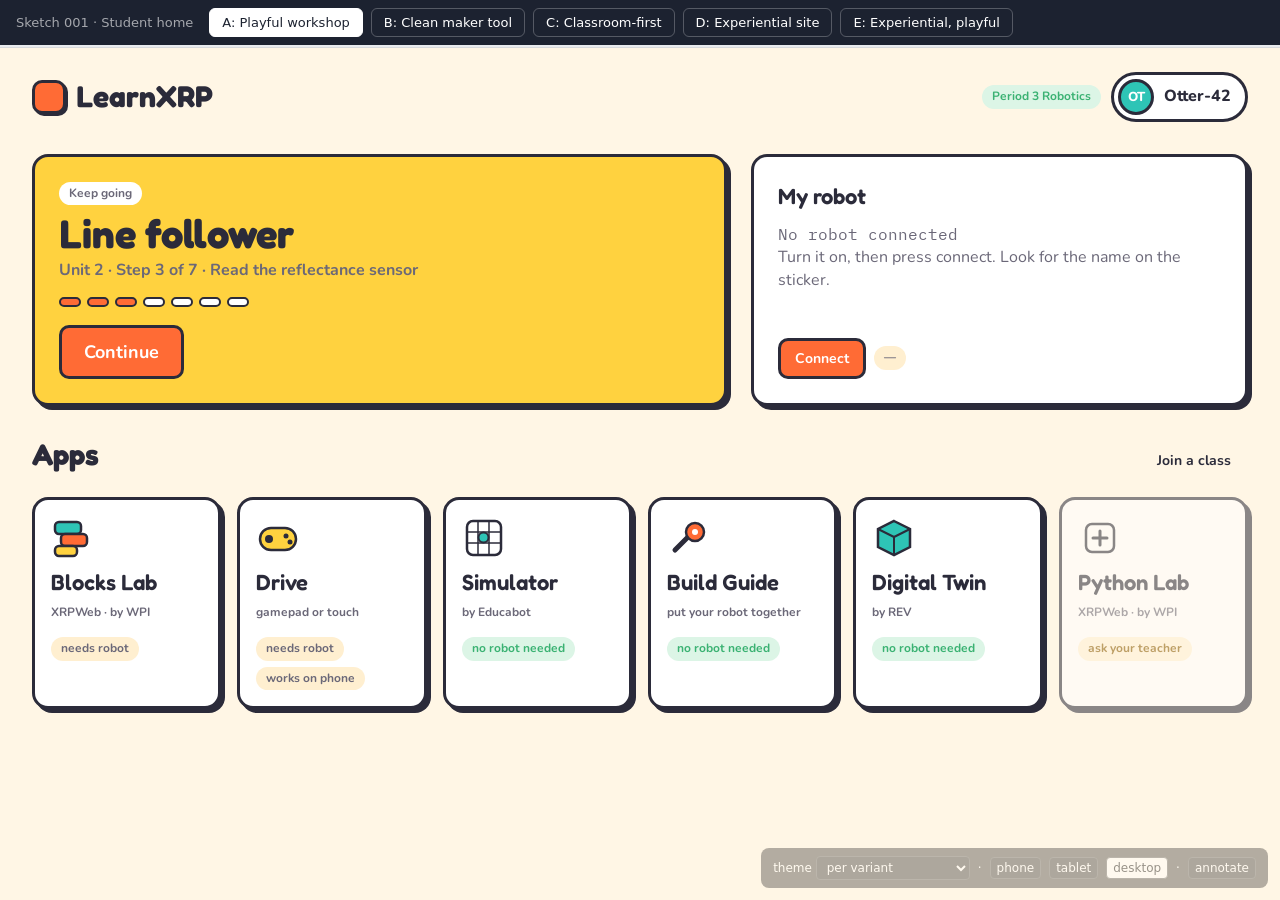
==== commit 1ae9debe: "docs(sketch-001..003): add "Experiential, playful" variant E to every sketch Brand palette and Monts" ====
--- a/.planning/sketches/001-student-home/index.html
+++ b/.planning/sketches/001-student-home/index.html
@@ -145,6 +145,7 @@
   <button class="variant-tab" onclick="showVariant('b',event)">B: Clean maker tool</button>
   <button class="variant-tab" onclick="showVariant('c',event)">C: Classroom-first</button>
   <button class="variant-tab" onclick="showVariant('d',event)">D: Experiential site</button>
+  <button class="variant-tab" onclick="showVariant('e',event)">E: Experiential, playful</button>
 </div>
 
 <div id="stage">
@@ -449,10 +450,128 @@
 </div>
 </div>
 
+<!-- ============ VARIANT E: EXPERIENTIAL, PLAYFUL ============ -->
+<style>
+.xe{position:relative;min-height:calc(100vh - 48px);display:flex;flex-direction:column;font-weight:400}
+.xe h1,.xe h2,.xe h3{font-weight:600}
+.xe .nav{background:var(--color-secondary);color:#fff;height:68px;display:flex;align-items:center;gap:10px;padding:0 90px 0 var(--space-8);position:relative;overflow:hidden;z-index:2}
+.xe .nav::before{content:"";position:absolute;right:-70px;top:-30px;width:150px;height:140px;background:linear-gradient(115deg,transparent 45%,var(--color-primary) 45% 58%,transparent 58% 62%,var(--color-accent) 62% 75%,transparent 75%);opacity:.9;pointer-events:none}
+.xe .nav img{height:24px;display:block;margin-inline-end:18px;position:relative}
+.xe .nav a{color:#fff;text-decoration:none;font-size:14px;font-weight:500;padding:8px 14px;border-radius:var(--radius-full);cursor:pointer;transition:all .15s ease;position:relative}
+.xe .nav a:hover{background:rgba(255,255,255,.12)}
+.xe .nav a.on{background:#fff;color:var(--color-secondary);font-weight:600}
+.xe .nav .sp{flex:1}
+.xe .nav .user{display:flex;align-items:center;gap:8px;font-size:13px;font-weight:600;background:rgba(255,255,255,.14);border-radius:var(--radius-full);padding:5px 14px 5px 5px;position:relative}
+.xe .btn{font-weight:600;border-radius:var(--radius-full);font-size:14px;padding:.6rem 1.2rem}
+.xe .btn-out{background:#fff;color:var(--color-secondary);border-color:var(--color-secondary-soft)}
+.xe .btn-primary:hover{box-shadow:0 6px 18px rgba(209,24,44,.3)}
+.xe .xmark{width:14px;height:14px;vertical-align:-2px;margin-inline-end:6px}
+.xe .eyebrow{font-size:12px;font-weight:600;letter-spacing:.08em;text-transform:uppercase;color:var(--color-secondary);display:inline-flex;align-items:center}
+.xe .band{padding:var(--space-8)}
+.xe .hero{display:grid;grid-template-columns:1.1fr 1fr;gap:var(--space-8);align-items:center;background:linear-gradient(135deg,#fff 0%,var(--color-accent-soft) 100%);border-radius:var(--radius-lg);padding:var(--space-8);box-shadow:var(--shadow-md);position:relative;overflow:hidden}
+.xe .hero::after{content:"";position:absolute;right:-60px;bottom:-80px;width:300px;height:300px;border-radius:50%;background:radial-gradient(circle,rgba(10,110,255,.12),transparent 65%);pointer-events:none}
+.xe .hero h1{font-size:var(--text-3xl);line-height:1.15;margin:8px 0 8px;letter-spacing:-.01em}
+.xe .hero p{font-weight:400;font-size:var(--text-lg);margin:0 0 18px;max-width:44ch;color:var(--color-text-muted)}
+.xe .hero img{width:100%;max-width:480px;display:block;margin:0 auto;mix-blend-mode:multiply}
+.xe .ring{width:64px;height:64px;position:relative;display:inline-grid;place-items:center;font-weight:700;font-size:13px;color:var(--color-secondary)}
+.xe .ring svg{position:absolute;inset:0;transform:rotate(-90deg)}
+.xe .ring circle{fill:none;stroke-width:6;stroke-linecap:round}
+.xe .ring .bg{stroke:var(--color-surface-2)}
+.xe .ring .fg{stroke:var(--color-primary);stroke-dasharray:176;transition:stroke-dashoffset .5s ease}
+.xe .prow{display:flex;align-items:center;gap:14px;margin:0 0 18px}
+.xe .apps{display:grid;grid-template-columns:repeat(auto-fill,minmax(230px,1fr));gap:var(--space-6);margin-top:var(--space-6)}
+.xe .app{padding:var(--space-6) var(--space-4) var(--space-4);display:flex;flex-direction:column;gap:6px;text-align:start;font:inherit;color:inherit;cursor:pointer;transition:all .2s ease;box-shadow:var(--shadow-sm);position:relative;border:0;border-radius:var(--radius-md);background:#fff}
+.xe .app::before{content:"";position:absolute;top:-11px;left:22px;width:22px;height:22px;border-radius:50%;background:var(--knob,var(--color-secondary));box-shadow:0 2px 4px rgba(0,0,0,.12)}
+.xe .app:hover{box-shadow:var(--shadow-md);transform:translateY(-4px) rotate(-.6deg)}
+.xe .app .ic{width:52px;height:52px;border-radius:14px;background:var(--color-accent-soft);display:grid;place-items:center;transform:rotate(-6deg);margin-bottom:6px;transition:transform .2s ease}
+.xe .app:hover .ic{transform:rotate(0)}
+.xe .app h3{font-size:var(--text-lg)}
+.xe .app .by{font-size:12px;color:var(--color-text-muted)}
+.xe .pill{display:inline-flex;align-items:center;gap:6px;font-size:11px;font-weight:600;padding:4px 10px;border-radius:var(--radius-full);background:var(--color-surface-2);color:var(--color-text-muted);margin-inline-end:4px}
+.xe .pill i{width:7px;height:7px;border-radius:50%;background:currentColor;display:inline-block}
+.xe .pill.green{background:#E3F5EA;color:var(--color-success)}
+.xe .pill.blue{background:var(--color-accent-soft);color:var(--color-accent)}
+.xe .pill.red{background:var(--color-primary-soft);color:var(--color-primary)}
+.xe .app .foot{display:flex;justify-content:space-between;align-items:center;margin-top:8px}
+.xe .app.locked{opacity:.55;cursor:not-allowed}
+.xe .two{display:grid;grid-template-columns:1fr 1fr;gap:var(--space-6)}
+.xe .tile{padding:var(--space-6);border-radius:var(--radius-md);box-shadow:var(--shadow-sm);border:0;position:relative;overflow:hidden}
+.xe .tile.blue{background:var(--color-secondary);color:#fff}
+.xe .tile.blue .muted{color:rgba(255,255,255,.75)}
+.xe .tile.blue::after{content:"";position:absolute;right:-30px;top:-30px;width:160px;height:160px;border-radius:50%;background:rgba(10,110,255,.35)}
+.xe .footer{background:var(--color-dark);color:#fff;padding:var(--space-6) var(--space-8);font-size:12px;display:flex;justify-content:space-between;gap:var(--space-6);margin-top:auto;position:relative;overflow:hidden}
+.xe .footer::before{content:"";position:absolute;left:-40px;bottom:-60px;width:220px;height:120px;background:linear-gradient(115deg,transparent 45%,var(--color-primary) 45% 58%,transparent 58% 62%,var(--color-accent) 62% 75%,transparent 75%);opacity:.6}
+.xe .footer b{font-weight:600}
+@media (max-width:900px){.xe .hero,.xe .two{grid-template-columns:1fr}.xe .nav a{display:none}}
+</style>
+<div id="variant-e" class="variant theme-experiential-play">
+<div class="xe">
+  <nav class="nav">
+    <img src="[data-uri]" alt="Experiential Robotics">
+    <a class="on">Home</a><a onclick="toast('Library (not in this sketch)')">Library</a><a onclick="toast('My class')">My class</a><a onclick="toast('Support')">Support</a>
+    <span class="sp"></span>
+    <span class="chip off" id="robot-chip-e" style="background:rgba(255,255,255,.14);color:#fff;position:relative">robot: not connected</span>
+    <span class="user"><span class="avatar" style="width:28px;height:28px;font-size:10px;background:var(--color-accent);border:2px solid #fff">OT</span>Otter-42</span>
+  </nav>
+
+  <section class="band">
+    <div class="hero">
+      <div>
+        <span class="eyebrow"><svg class="xmark" viewBox="0 0 40 40"><path d="M38 4h-9L2 36h9z" fill="#0A6EFF"/><path d="M2 4h9l27 32h-9z" fill="#D1182C"/></svg>Period 3 Robotics · Unit 2</span>
+        <h1>Nice work, Otter-42. Three steps down.</h1>
+        <p>Line follower is waiting at step 3: read the reflectance sensor. Your robot wants to know what black tape looks like.</p>
+        <div class="prow"><span class="ring"><svg viewBox="0 0 64 64"><circle class="bg" cx="32" cy="32" r="28"/><circle class="fg" cx="32" cy="32" r="28" style="stroke-dashoffset:101"/></svg>3/7</span><div><div style="font-weight:600">Read the reflectance sensor</div><div class="muted" style="font-size:13px">about 10 minutes · needs your robot</div></div></div>
+        <div style="display:flex;gap:10px;flex-wrap:wrap"><button class="btn btn-primary" onclick="launch('e','Lessons')">Continue lesson</button><button class="btn btn-out" onclick="launch('e','Blocks Lab')">Just open Blocks Lab</button></div>
+      </div>
+      <img src="[data-uri]" alt="Students assembling puzzle pieces of hardware, curriculum and support">
+    </div>
+  </section>
+
+  <section class="band" style="padding-top:0">
+    <div style="display:flex;justify-content:space-between;align-items:flex-end;gap:12px;flex-wrap:wrap"><div><span class="eyebrow"><svg class="xmark" viewBox="0 0 40 40"><path d="M38 4h-9L2 36h9z" fill="#0A6EFF"/><path d="M2 4h9l27 32h-9z" fill="#D1182C"/></svg>Education Hub</span><h2 style="font-size:var(--text-2xl)">Pick a piece</h2></div><button class="btn btn-out" onclick="openModal('e')">Join a class</button></div>
+    <div class="apps">
+      <button class="app" style="--knob:#D1182C" onclick="launch('e','Blocks Lab')"><span class="ic" style="background:var(--color-primary-soft)"><svg width="28" height="28" viewBox="0 0 44 44"><rect x="6" y="8" width="24" height="10" rx="4" fill="#22527B"/><rect x="12" y="18" width="24" height="10" rx="4" fill="#D1182C"/><rect x="6" y="28" width="20" height="9" rx="4" fill="#0A6EFF"/></svg></span><h3>Blocks Lab</h3><span class="by">XRPWeb · WPI</span><div class="foot"><span><span class="pill blue"><i></i>needs robot</span></span><span class="btn btn-primary" style="padding:.35rem .9rem;font-size:12px">Open</span></div></button>
+      <button class="app" style="--knob:#0A6EFF" onclick="launch('e','Drive')"><span class="ic"><svg width="28" height="28" viewBox="0 0 44 44"><rect x="4" y="13" width="36" height="20" rx="10" fill="#22527B"/><circle cx="13" cy="23" r="3.5" fill="#fff"/><circle cx="30" cy="20" r="2.2" fill="#D1182C"/><circle cx="34" cy="26" r="2.2" fill="#0A6EFF"/></svg></span><h3>Drive</h3><span class="by">LearnXRP · gamepad or touch</span><div class="foot"><span><span class="pill blue"><i></i>needs robot</span><span class="pill">phone ok</span></span><span class="btn btn-primary" style="padding:.35rem .9rem;font-size:12px">Open</span></div></button>
+      <button class="app" style="--knob:#22527B" onclick="launch('e','Simulator')"><span class="ic"><svg width="28" height="28" viewBox="0 0 44 44"><rect x="6" y="6" width="32" height="32" rx="8" fill="none" stroke="#22527B" stroke-width="3"/><circle cx="22" cy="22" r="6" fill="#0A6EFF"/></svg></span><h3>Simulator</h3><span class="by">Educabot</span><div class="foot"><span><span class="pill green"><i></i>no robot needed</span></span><span class="btn btn-primary" style="padding:.35rem .9rem;font-size:12px">Open</span></div></button>
+      <button class="app" style="--knob:#D1182C" onclick="launch('e','Build Guide')"><span class="ic" style="background:var(--color-primary-soft)"><svg width="28" height="28" viewBox="0 0 44 44"><path d="M9 35l13-13" stroke="#22527B" stroke-width="5" stroke-linecap="round"/><circle cx="28" cy="16" r="8" fill="#D1182C"/><circle cx="28" cy="16" r="3" fill="#fff"/></svg></span><h3>Build Guide</h3><span class="by">XRP Build System</span><div class="foot"><span><span class="pill green"><i></i>no robot needed</span></span><span class="btn btn-primary" style="padding:.35rem .9rem;font-size:12px">Open</span></div></button>
+      <button class="app" style="--knob:#0A6EFF" onclick="launch('e','Digital Twin')"><span class="ic"><svg width="28" height="28" viewBox="0 0 44 44"><path d="M22 6l15 7.5v17L22 38 7 30.5v-17z" fill="none" stroke="#22527B" stroke-width="3"/><path d="M22 21.5l15-8M22 21.5l-15-8M22 21.5V38" stroke="#0A6EFF" stroke-width="2.5"/></svg></span><h3>Digital Twin</h3><span class="by">REV Robotics</span><div class="foot"><span><span class="pill green"><i></i>no robot needed</span></span><span class="btn btn-primary" style="padding:.35rem .9rem;font-size:12px">Open</span></div></button>
+      <button class="app locked" style="--knob:#C9D2DD" disabled><span class="ic" style="background:var(--color-surface-2)"><svg width="28" height="28" viewBox="0 0 44 44"><rect x="8" y="8" width="28" height="28" rx="8" fill="none" stroke="#6C7787" stroke-width="3"/><path d="M15 22h14M22 15v14" stroke="#6C7787" stroke-width="3" stroke-linecap="round"/></svg></span><h3>Python Lab</h3><span class="by">XRPWeb · WPI · 13+</span><div class="foot"><span><span class="pill red">ask your teacher</span></span></div></button>
+    </div>
+  </section>
+
+  <section class="band" style="padding-top:0">
+    <div class="two">
+      <div class="tile blue">
+        <span class="eyebrow" style="color:rgba(255,255,255,.8)">Hardware</span><h2 style="font-size:var(--text-xl);margin:4px 0 10px">My robot</h2>
+        <div class="robot-state" data-state="0"><div class="mono" data-name style="font-weight:600">No robot connected</div><div class="muted" data-hint style="font-size:13px">Power on, then Connect. Match the name on the sticker.</div></div>
+        <div style="display:flex;gap:8px;align-items:center;margin-top:16px;position:relative"><button class="btn btn-primary" onclick="cycleRobot(this)">Connect</button><span class="pill" style="background:rgba(255,255,255,.18);color:#fff" data-batt>—</span></div>
+      </div>
+      <div class="card tile">
+        <span class="eyebrow">Teacher support</span><h2 style="font-size:var(--text-xl);margin:4px 0 10px">Period 3 Robotics</h2>
+        <div style="font-size:14px;color:var(--color-text-muted)">Ms. Rivera · Lincoln Middle School · 12 students. Your work syncs as <b style="font-weight:600;color:var(--color-text)">Otter-42</b>. No name, no email, ever.</div>
+        <div style="margin-top:16px"><button class="btn btn-out" onclick="openModal('e')">Join another class</button></div>
+      </div>
+    </div>
+  </section>
+
+  <footer class="footer"><div style="position:relative"><b>Experiential Robotics</b> · Hardware, curriculum, and teacher support. Pieces that fit.</div><div style="position:relative">Students are tags, never names. Your teacher holds the key.</div></footer>
+
+  <div class="modal-bg" id="modal-e" onclick="if(event.target===this)closeModal('e')">
+    <div class="card modal" style="border:0">
+      <span class="eyebrow">Get started</span><h2 style="font-size:var(--text-xl)">Join a class</h2>
+      <p class="muted" style="font-size:13px">Type the code your teacher shows on the board.</p>
+      <input id="code-e" placeholder="XRP-____" maxlength="8" oninput="this.value=this.value.toUpperCase()" style="border-radius:var(--radius-sm)">
+      <div style="display:flex;gap:8px;justify-content:flex-end"><button class="btn" onclick="closeModal('e')">Cancel</button><button class="btn btn-primary" onclick="joinClass('e')">Next: pick your tag</button></div>
+    </div>
+  </div>
+  <div class="launch" id="launch-e"><div class="spinner"></div><div style="font-weight:600;font-size:var(--text-xl)" data-msg>Opening…</div><div class="muted mono" style="font-size:12px">bridge v1 · context {tag: Otter-42, locale: en, robotProfile: nanoxrp}</div></div>
+</div>
+</div>
+
 </div><!-- /stage -->
 
 <div id="sketch-tools">
-  <label>theme <select id="theme-switcher" onchange="forceTheme(this.value)"><option value="auto">per variant</option><option value="playful">playful</option><option value="clean">clean</option><option value="classroom">classroom</option><option value="experiential">experiential</option></select></label>
+  <label>theme <select id="theme-switcher" onchange="forceTheme(this.value)"><option value="auto">per variant</option><option value="playful">playful</option><option value="clean">clean</option><option value="classroom">classroom</option><option value="experiential">experiential</option><option value="experiential-play">experiential, playful</option></select></label>
   <span>·</span>
   <button onclick="vp(375,this)">phone</button><button onclick="vp(768,this)">tablet</button><button class="on" onclick="vp(1280,this)">desktop</button>
   <span>·</span>
--- a/.planning/sketches/themes/default.css
+++ b/.planning/sketches/themes/default.css
@@ -84,6 +84,37 @@
   --shadow-lg: 0 1rem 3rem rgba(0,0,0,.175);
 }
 
+/* Experiential brand, played up: same palette and type, rounder shapes, the logo's
+   bright blue (#0A6EFF) as a second accent, soft blue-grey ground. */
+.theme-experiential-play {
+  --color-bg: #F5F8FC;
+  --color-surface: #FFFFFF;
+  --color-surface-2: #E9EEF5;
+  --color-border: #DCE3EC;
+  --color-text: #2B3340;
+  --color-text-muted: #6C7787;
+  --color-primary: #D1182C;
+  --color-primary-hover: #B21425;
+  --color-primary-soft: #FDE4E7;
+  --color-secondary: #22527B;
+  --color-secondary-soft: #DDE9F5;
+  --color-accent: #0A6EFF;
+  --color-accent-soft: #E1EDFF;
+  --color-danger: #DC3545;
+  --color-success: #1E9E5A;
+  --color-dark: #1F3A55;
+  --font-display: 'Montserrat', system-ui, sans-serif;
+  --font-sans: 'Montserrat', system-ui, sans-serif;
+  --font-mono: 'IBM Plex Mono', ui-monospace, monospace;
+  --text-xs: 12px; --text-sm: 13px; --text-base: 15px; --text-lg: 17px; --text-xl: 21px; --text-2xl: 28px; --text-3xl: 38px;
+  --space-1: 4px; --space-2: 8px; --space-3: 12px; --space-4: 16px; --space-6: 24px; --space-8: 32px; --space-12: 48px;
+  --radius-sm: 10px; --radius-md: 16px; --radius-lg: 22px; --radius-full: 9999px;
+  --border-w: 1px;
+  --shadow-sm: 0 2px 6px rgba(34,82,123,.08);
+  --shadow-md: 0 8px 24px rgba(34,82,123,.12);
+  --shadow-lg: 0 18px 48px rgba(34,82,123,.18);
+}
+
 .theme-classroom {
   --color-bg: #F1F3F7;
   --color-surface: #FFFFFF;
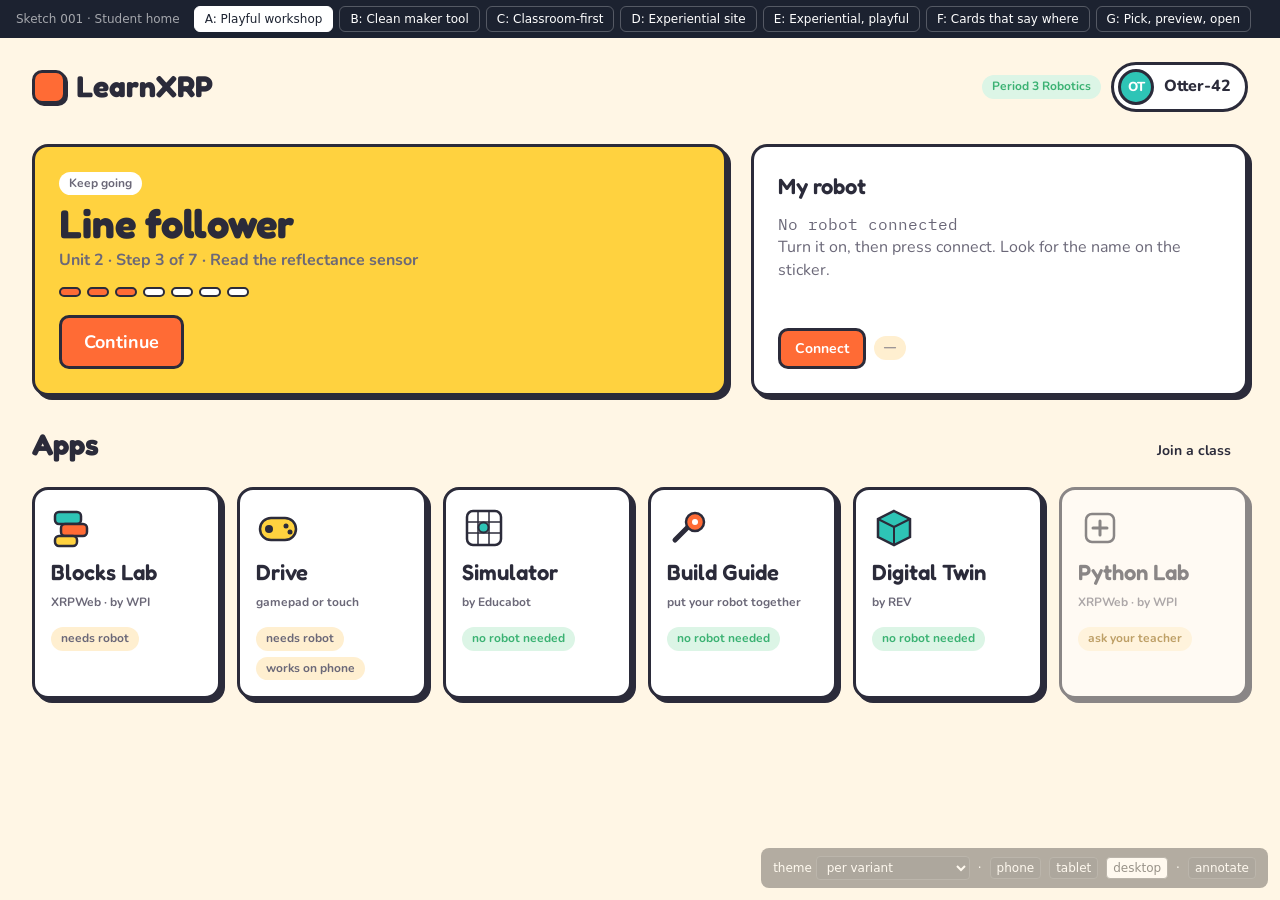
==== commit 288bde43: "docs(sketch-001..003): two classroom-tool revisions (F, G) on the playful Experiential look 001: car" ====
--- a/.planning/sketches/001-student-home/index.html
+++ b/.planning/sketches/001-student-home/index.html
@@ -10,13 +10,13 @@
 /* ---------- sketch chrome (not themed) ---------- */
 *{box-sizing:border-box}
 html,body{margin:0;background:#E9EBEE}
-#variant-nav{position:fixed;top:0;left:0;right:0;z-index:9998;background:#1C2230;color:#fff;padding:8px 16px;display:flex;gap:8px;align-items:center;font-family:system-ui,sans-serif;font-size:13px}
+#variant-nav{position:fixed;top:0;left:0;right:0;z-index:9998;background:#1C2230;color:#fff;padding:6px 16px;display:flex;flex-wrap:wrap;gap:6px;align-items:center;font-family:system-ui,sans-serif;font-size:12px}
 #variant-nav .label{opacity:.6;margin-inline-end:8px}
-.variant-tab{background:transparent;color:#fff;border:1px solid rgba(255,255,255,.25);border-radius:6px;padding:6px 12px;cursor:pointer;font:inherit;transition:all .15s ease}
+.variant-tab{background:transparent;color:#fff;border:1px solid rgba(255,255,255,.25);border-radius:6px;padding:5px 10px;cursor:pointer;font:inherit;transition:all .15s ease}
 .variant-tab:hover{background:rgba(255,255,255,.1)}
 .variant-tab.active{background:#fff;color:#1C2230;border-color:#fff}
-#stage{margin:48px auto 0;max-width:1280px;min-height:calc(100vh - 48px);transition:max-width .2s ease;box-shadow:0 0 0 1px rgba(0,0,0,.08)}
-.variant{display:none;min-height:calc(100vh - 48px);background:var(--color-bg);color:var(--color-text);font-family:var(--font-sans);font-size:var(--text-base);line-height:1.45}
+#stage{margin:var(--navh,48px) auto 0;max-width:1280px;min-height:calc(100vh - var(--navh,48px));transition:max-width .2s ease;box-shadow:0 0 0 1px rgba(0,0,0,.08)}
+.variant{display:none;min-height:calc(100vh - var(--navh,48px));background:var(--color-bg);color:var(--color-text);font-family:var(--font-sans);font-size:var(--text-base);line-height:1.45}
 .variant.active{display:block}
 #sketch-tools{position:fixed;bottom:12px;right:12px;z-index:9999;font-family:system-ui;font-size:12px;background:rgba(0,0,0,.75);color:#fff;padding:8px 12px;border-radius:8px;opacity:.4;transition:opacity .2s;display:flex;gap:8px;align-items:center}
 #sketch-tools:hover{opacity:1}
@@ -82,7 +82,7 @@
 .pa .section h2{font-size:var(--text-2xl);font-weight:700}
 
 /* ---------- Variant B: Clean ---------- */
-.cb{display:grid;grid-template-columns:220px 1fr 300px;min-height:calc(100vh - 48px);position:relative}
+.cb{display:grid;grid-template-columns:220px 1fr 300px;min-height:calc(100vh - var(--navh,48px));position:relative}
 .cb .rail{border-inline-end:1px solid var(--color-border);background:var(--color-surface);padding:var(--space-4) var(--space-3);display:flex;flex-direction:column;gap:4px}
 .cb .rail .logo{font-weight:800;font-family:var(--font-display);font-size:var(--text-lg);padding:8px 10px 18px;display:flex;align-items:center;gap:8px}
 .cb .rail .logo i{width:22px;height:22px;border-radius:6px;background:var(--color-primary);display:inline-block}
@@ -112,7 +112,7 @@
 .cb .kv dd{margin:0;font-family:var(--font-mono);font-size:12px}
 
 /* ---------- Variant C: Classroom-first ---------- */
-.cc{position:relative;min-height:calc(100vh - 48px)}
+.cc{position:relative;min-height:calc(100vh - var(--navh,48px))}
 .cc .head{background:var(--color-surface);border-bottom:1px solid var(--color-border);padding:var(--space-3) var(--space-8);display:flex;align-items:center;gap:var(--space-4)}
 .cc .head .brand{font-family:var(--font-display);font-weight:700;font-size:var(--text-lg);display:flex;align-items:center;gap:8px;margin-inline-end:auto}
 .cc .head .brand i{width:20px;height:20px;border-radius:5px;background:var(--color-primary);display:inline-block}
@@ -146,6 +146,8 @@
   <button class="variant-tab" onclick="showVariant('c',event)">C: Classroom-first</button>
   <button class="variant-tab" onclick="showVariant('d',event)">D: Experiential site</button>
   <button class="variant-tab" onclick="showVariant('e',event)">E: Experiential, playful</button>
+  <button class="variant-tab" onclick="showVariant('f',event)">F: Cards that say where</button>
+  <button class="variant-tab" onclick="showVariant('g',event)">G: Pick, preview, open</button>
 </div>
 
 <div id="stage">
@@ -350,7 +352,7 @@
 
 <!-- ============ VARIANT D: EXPERIENTIAL SITE ============ -->
 <style>
-.xd{position:relative;font-weight:400;min-height:calc(100vh - 48px);display:flex;flex-direction:column}
+.xd{position:relative;font-weight:400;min-height:calc(100vh - var(--navh,48px));display:flex;flex-direction:column}
 .xd h1,.xd h2,.xd h3{font-weight:500}
 .xd .nav{background:var(--color-secondary);color:#fff;height:64px;display:flex;align-items:center;gap:26px;padding:0 var(--space-8);box-shadow:0 .125rem .25rem rgba(0,0,0,.15);position:relative;z-index:2}
 .xd .nav img{height:24px;display:block;margin-inline-end:8px}
@@ -452,7 +454,7 @@
 
 <!-- ============ VARIANT E: EXPERIENTIAL, PLAYFUL ============ -->
 <style>
-.xe{position:relative;min-height:calc(100vh - 48px);display:flex;flex-direction:column;font-weight:400}
+.xe{position:relative;min-height:calc(100vh - var(--navh,48px));display:flex;flex-direction:column;font-weight:400}
 .xe h1,.xe h2,.xe h3{font-weight:600}
 .xe .nav{background:var(--color-secondary);color:#fff;height:68px;display:flex;align-items:center;gap:10px;padding:0 90px 0 var(--space-8);position:relative;overflow:hidden;z-index:2}
 .xe .nav::before{content:"";position:absolute;right:-70px;top:-30px;width:150px;height:140px;background:linear-gradient(115deg,transparent 45%,var(--color-primary) 45% 58%,transparent 58% 62%,var(--color-accent) 62% 75%,transparent 75%);opacity:.9;pointer-events:none}
@@ -568,6 +570,134 @@
 </div>
 </div>
 
+<!-- ============ F + G: EXPERIENTIAL PLAYFUL, classroom-tool revisions ============ -->
+<style>
+.xf .nav::before,.xg .nav::before{opacity:.55}
+.xe .today{background:#fff;border-radius:var(--radius-md);box-shadow:var(--shadow-sm);padding:var(--space-4) var(--space-6);display:grid;grid-template-columns:auto 1fr auto;gap:var(--space-4);align-items:center;margin-bottom:var(--space-6)}
+.xe .today .done{display:flex;gap:16px;font-size:13px;color:var(--color-text-muted);margin-top:4px;flex-wrap:wrap}
+.xe .today .done b{font-weight:600;color:var(--color-success)}
+.xe .sub{color:var(--color-text-muted);font-size:14px;margin-top:2px}
+/* F cards */
+.xf .cards{display:grid;grid-template-columns:repeat(auto-fill,minmax(300px,1fr));gap:var(--space-4);margin-top:var(--space-4)}
+.xf .ap2{background:#fff;border-radius:var(--radius-md);box-shadow:var(--shadow-sm);overflow:hidden;display:flex;flex-direction:column;text-align:start;font:inherit;color:inherit;cursor:pointer;transition:all .2s ease;border:0;padding:0}
+.xf .ap2:hover{box-shadow:var(--shadow-md);transform:translateY(-3px)}
+.xf .ap2 .thumb{height:118px;background:var(--color-surface-2);display:block;position:relative}
+.xf .ap2 .thumb svg{width:100%;height:100%;display:block}
+.xf .ap2 .thumb .where{position:absolute;left:10px;bottom:8px;background:rgba(31,58,85,.9);color:#fff;font-size:11px;font-weight:600;padding:3px 9px;border-radius:var(--radius-full);display:inline-flex;align-items:center;gap:6px}
+.xf .ap2 .body{padding:var(--space-4);display:flex;flex-direction:column;gap:6px;flex:1}
+.xf .ap2 h3{font-size:var(--text-lg)}
+.xf .ap2 .does{font-size:13px;color:var(--color-text)}
+.xf .ap2 .kv{display:grid;grid-template-columns:78px 1fr;gap:3px 8px;font-size:12px;color:var(--color-text-muted);margin-top:4px}
+.xf .ap2 .kv b{font-weight:600;color:var(--color-text-muted);text-transform:uppercase;letter-spacing:.05em;font-size:10px;padding-top:2px}
+.xf .ap2 .foot{display:flex;justify-content:space-between;align-items:center;margin-top:auto;padding-top:10px}
+.xf .ap2.locked{opacity:.6;cursor:not-allowed}
+/* G list + preview */
+.xg .split{display:grid;grid-template-columns:1fr 1.15fr;gap:var(--space-6);align-items:start}
+.xg .list{background:#fff;border-radius:var(--radius-md);box-shadow:var(--shadow-sm);overflow:hidden}
+.xg .row{display:grid;grid-template-columns:44px 1fr auto;gap:12px;align-items:center;padding:12px 16px;border-bottom:1px solid var(--color-border);cursor:pointer;transition:background .15s ease;width:100%;text-align:start;font:inherit;color:inherit;border-inline:0;border-top:0;background:#fff}
+.xg .row:last-child{border-bottom:0}
+.xg .row:hover{background:var(--color-bg)}
+.xg .row.on{background:var(--color-accent-soft)}
+.xg .row .ic{width:40px;height:40px;border-radius:12px;background:var(--color-surface-2);display:grid;place-items:center}
+.xg .row .nm{font-weight:600}
+.xg .row .op{font-size:12px;color:var(--color-text-muted)}
+.xg .row.locked{opacity:.55}
+.xg .prev{background:#fff;border-radius:var(--radius-md);box-shadow:var(--shadow-md);overflow:hidden;position:sticky;top:60px}
+.xg .prev .thumb{height:200px;background:var(--color-surface-2)}
+.xg .prev .thumb svg{width:100%;height:100%;display:block}
+.xg .prev .body{padding:var(--space-6)}
+.xg .prev h3{font-size:var(--text-xl);margin-bottom:2px}
+.xg .prev .op{font-size:13px;color:var(--color-text-muted);margin-bottom:12px}
+.xg .prev ol{margin:0 0 14px;padding-inline-start:0;list-style:none;counter-reset:s;font-size:14px}
+.xg .prev ol li{counter-increment:s;padding-inline-start:32px;position:relative;margin-bottom:8px}
+.xg .prev ol li::before{content:counter(s);position:absolute;inset-inline-start:0;top:0;width:22px;height:22px;border-radius:50%;background:var(--color-secondary);color:#fff;font-size:11px;font-weight:700;display:grid;place-items:center}
+.xg .prev .meta{font-size:12px;color:var(--color-text-muted);display:flex;gap:14px;flex-wrap:wrap;margin-bottom:14px}
+@media (max-width:900px){.xg .split{grid-template-columns:1fr}.xe .today{grid-template-columns:1fr}}
+</style>
+
+<!-- F -->
+<div id="variant-f" class="variant theme-experiential-play">
+<div class="xe xf">
+  <nav class="nav">
+    <img src="[data-uri]" alt="Experiential Robotics">
+    <a class="on">Home</a><a onclick="toast('Library')">Library</a><a onclick="toast('My class')">My class</a><a onclick="toast('Support')">Support</a>
+    <span class="sp"></span>
+    <span class="chip ok" style="border-radius:999px"><i style="width:8px;height:8px;border-radius:50%;background:currentColor;display:inline-block"></i>XRP-3F2A</span>
+    <span class="user"><span class="avatar" style="width:28px;height:28px;font-size:10px;background:var(--color-accent);border:2px solid #fff">OT</span>Otter-42</span>
+  </nav>
+  <section class="band">
+    <div class="today">
+      <span class="ring"><svg viewBox="0 0 64 64"><circle class="bg" cx="32" cy="32" r="28"/><circle class="fg" cx="32" cy="32" r="28" style="stroke-dashoffset:101"/></svg>3/7</span>
+      <div><span class="eyebrow"><svg class="xmark" viewBox="0 0 40 40"><path d="M38 4h-9L2 36h9z" fill="#0A6EFF"/><path d="M2 4h9l27 32h-9z" fill="#D1182C"/></svg>Today in Period 3 Robotics</span><div style="font-weight:600;font-size:var(--text-lg)">Line follower · step 3: read the reflectance sensor</div><div class="done"><span><b>✓</b> Warm-up quiz</span><span>Due Friday</span><span>Opens in Blocks Lab (XRPCode)</span></div></div>
+      <button class="btn btn-primary" onclick="launch('f','Lessons')">Continue lesson</button>
+    </div>
+    <div style="display:flex;justify-content:space-between;align-items:flex-end;gap:12px;flex-wrap:wrap"><div><h2 style="font-size:var(--text-2xl)">Apps</h2><div class="sub">Every card says where it opens, what you do there, and what you need.</div></div><button class="btn btn-out" onclick="openModal('f')">Join a class</button></div>
+    <div class="cards">
+      <button class="ap2" onclick="launch('f','Blocks Lab')"><span class="thumb" data-thumb="blocks"><span class="where">↗ opens XRPCode by WPI</span></span><span class="body"><h3>Blocks Lab</h3><span class="does">Snap blocks together to program your robot. This is where lesson steps happen.</span><span class="kv"><b>You need</b><span>your robot, turned on</span><b>Last time</b><span>line_follow_v2 · today 10:14</span><b>Stays in</b><span>LearnXRP, in a frame</span></span><span class="foot"><span class="pill blue"><i></i>needs robot</span><span class="btn btn-primary" style="padding:.35rem .9rem;font-size:12px">Open Blocks Lab</span></span></span></button>
+      <button class="ap2" onclick="launch('f','Drive')"><span class="thumb" data-thumb="drive"><span class="where">↗ opens Drive by LearnXRP</span></span><span class="body"><h3>Drive</h3><span class="does">Steer your robot with a gamepad or on-screen sticks. No code, just driving.</span><span class="kv"><b>You need</b><span>your robot, a gamepad or a phone</span><b>Last time</b><span>never</span><b>Stays in</b><span>LearnXRP</span></span><span class="foot"><span><span class="pill blue"><i></i>needs robot</span><span class="pill">phone ok</span></span><span class="btn btn-primary" style="padding:.35rem .9rem;font-size:12px">Open Drive</span></span></span></button>
+      <button class="ap2" onclick="launch('f','Simulator')"><span class="thumb" data-thumb="sim"><span class="where">↗ opens Simulator by Educabot</span></span><span class="body"><h3>Simulator</h3><span class="does">Run the same blocks on a virtual robot when there is no real one.</span><span class="kv"><b>You need</b><span>nothing</span><b>Last time</b><span>maze_try_3 · last week</span><b>Stays in</b><span>LearnXRP, in a frame</span></span><span class="foot"><span class="pill green"><i></i>no robot needed</span><span class="btn btn-primary" style="padding:.35rem .9rem;font-size:12px">Open Simulator</span></span></span></button>
+      <button class="ap2" onclick="launch('f','Build Guide')"><span class="thumb" data-thumb="build"><span class="where">↗ opens Build Guide by LearnXRP</span></span><span class="body"><h3>Build Guide</h3><span class="does">Step-by-step photos to assemble or repair your robot.</span><span class="kv"><b>You need</b><span>the kit and a screwdriver</span><b>Last time</b><span>finished · Unit 1</span><b>Stays in</b><span>LearnXRP</span></span><span class="foot"><span class="pill green"><i></i>no robot needed</span><span class="btn btn-primary" style="padding:.35rem .9rem;font-size:12px">Open Build Guide</span></span></span></button>
+      <button class="ap2" onclick="launch('f','Digital Twin')"><span class="thumb" data-thumb="twin"><span class="where">↗ opens Digital Twin by REV</span></span><span class="body"><h3>Digital Twin</h3><span class="does">Build a robot on screen, then code and drive it before you build for real.</span><span class="kv"><b>You need</b><span>nothing</span><b>Last time</b><span>never</span><b>Stays in</b><span>LearnXRP, in a frame</span></span><span class="foot"><span class="pill green"><i></i>no robot needed</span><span class="btn btn-primary" style="padding:.35rem .9rem;font-size:12px">Open Digital Twin</span></span></span></button>
+      <button class="ap2 locked" disabled><span class="thumb" data-thumb="python"><span class="where">↗ opens XRPCode by WPI</span></span><span class="body"><h3>Python Lab</h3><span class="does">Write real MicroPython. Your teacher turns this on for 13+ classes.</span><span class="kv"><b>You need</b><span>your robot, your teacher's OK</span><b>Last time</b><span>—</span><b>Stays in</b><span>LearnXRP, in a frame</span></span><span class="foot"><span class="pill red">ask your teacher</span></span></span></button>
+    </div>
+  </section>
+  <footer class="footer"><div><b>Experiential Robotics</b> · Hardware, curriculum, and teacher support.</div><div>Students are tags, never names. Your teacher holds the key.</div></footer>
+  <div class="modal-bg" id="modal-f" onclick="if(event.target===this)closeModal('f')"><div class="card modal" style="border:0"><span class="eyebrow">Get started</span><h2 style="font-size:var(--text-xl)">Join a class</h2><p class="muted" style="font-size:13px">Type the code your teacher shows on the board.</p><input id="code-f" placeholder="XRP-____" maxlength="8" oninput="this.value=this.value.toUpperCase()" style="border-radius:var(--radius-sm)"><div style="display:flex;gap:8px;justify-content:flex-end"><button class="btn" onclick="closeModal('f')">Cancel</button><button class="btn btn-primary" onclick="joinClass('f')">Next: pick your tag</button></div></div></div>
+  <div class="launch" id="launch-f"><div class="spinner"></div><div style="font-weight:600;font-size:var(--text-xl)" data-msg>Opening…</div><div class="muted mono" style="font-size:12px">bridge v1 · context {tag: Otter-42, locale: en, robotProfile: nanoxrp}</div></div>
+</div>
+</div>
+
+<!-- G -->
+<div id="variant-g" class="variant theme-experiential-play">
+<div class="xe xg">
+  <nav class="nav">
+    <img src="[data-uri]" alt="Experiential Robotics">
+    <a class="on">Home</a><a onclick="toast('Library')">Library</a><a onclick="toast('My class')">My class</a><a onclick="toast('Support')">Support</a>
+    <span class="sp"></span>
+    <span class="chip ok" style="border-radius:999px"><i style="width:8px;height:8px;border-radius:50%;background:currentColor;display:inline-block"></i>XRP-3F2A</span>
+    <span class="user"><span class="avatar" style="width:28px;height:28px;font-size:10px;background:var(--color-accent);border:2px solid #fff">OT</span>Otter-42</span>
+  </nav>
+  <section class="band">
+    <div class="today">
+      <span class="ring"><svg viewBox="0 0 64 64"><circle class="bg" cx="32" cy="32" r="28"/><circle class="fg" cx="32" cy="32" r="28" style="stroke-dashoffset:101"/></svg>3/7</span>
+      <div><span class="eyebrow"><svg class="xmark" viewBox="0 0 40 40"><path d="M38 4h-9L2 36h9z" fill="#0A6EFF"/><path d="M2 4h9l27 32h-9z" fill="#D1182C"/></svg>Today in Period 3 Robotics</span><div style="font-weight:600;font-size:var(--text-lg)">Line follower · step 3: read the reflectance sensor</div><div class="done"><span><b>✓</b> Warm-up quiz</span><span>Due Friday</span><span>Opens in Blocks Lab (XRPCode)</span></div></div>
+      <button class="btn btn-primary" onclick="launch('g','Lessons')">Continue lesson</button>
+    </div>
+    <div style="display:flex;justify-content:space-between;align-items:flex-end;gap:12px;flex-wrap:wrap;margin-bottom:var(--space-4)"><div><h2 style="font-size:var(--text-2xl)">Apps</h2><div class="sub">Pick one on the left to see exactly what happens when you open it.</div></div><button class="btn btn-out" onclick="openModal('g')">Join a class</button></div>
+    <div class="split">
+      <div class="list" id="list-g"></div>
+      <div class="prev" id="prev-g"></div>
+    </div>
+  </section>
+  <footer class="footer"><div><b>Experiential Robotics</b> · Hardware, curriculum, and teacher support.</div><div>Students are tags, never names. Your teacher holds the key.</div></footer>
+  <div class="modal-bg" id="modal-g" onclick="if(event.target===this)closeModal('g')"><div class="card modal" style="border:0"><span class="eyebrow">Get started</span><h2 style="font-size:var(--text-xl)">Join a class</h2><p class="muted" style="font-size:13px">Type the code your teacher shows on the board.</p><input id="code-g" placeholder="XRP-____" maxlength="8" oninput="this.value=this.value.toUpperCase()" style="border-radius:var(--radius-sm)"><div style="display:flex;gap:8px;justify-content:flex-end"><button class="btn" onclick="closeModal('g')">Cancel</button><button class="btn btn-primary" onclick="joinClass('g')">Next: pick your tag</button></div></div></div>
+  <div class="launch" id="launch-g"><div class="spinner"></div><div style="font-weight:600;font-size:var(--text-xl)" data-msg>Opening…</div><div class="muted mono" style="font-size:12px">bridge v1 · context {tag: Otter-42, locale: en, robotProfile: nanoxrp}</div></div>
+</div>
+</div>
+
+<script>
+/* mock app thumbnails: what the student will actually see after clicking */
+const THUMBS={
+ blocks:`<svg viewBox="0 0 320 180" preserveAspectRatio="xMidYMin slice"><rect width="320" height="180" fill="#f4f4f5"/><rect width="320" height="26" fill="#1e3a5c"/><text x="10" y="17" font-size="10" fill="#c9d6e3" font-family="Manrope,sans-serif">XRPCode &nbsp; File ▾ &nbsp; View ▾ &nbsp; Help ▾</text><rect x="228" y="5" width="84" height="16" rx="8" fill="#d6d6d6"/><text x="270" y="16" font-size="8" fill="#1e3a5c" text-anchor="middle" font-weight="700">CONNECT XRP</text><rect y="26" width="70" height="154" fill="#1a1a1b"/><text x="8" y="42" font-size="8" fill="#bbb">Filesystem</text><rect x="70" y="26" width="60" height="154" fill="#fff"/><g font-size="7" fill="#333"><text x="78" y="44">Logic</text><text x="78" y="58">Loops</text><text x="78" y="72">Math</text><text x="78" y="86">DriveTrain</text><text x="78" y="100">Sensors</text><text x="78" y="114">Gamepad</text></g><g><rect x="72" y="37" width="4" height="8" fill="#5b80a5"/><rect x="72" y="51" width="4" height="8" fill="#5ba55b"/><rect x="72" y="65" width="4" height="8" fill="#5b67a5"/><rect x="72" y="79" width="4" height="8" fill="#0ea5e9"/><rect x="72" y="93" width="4" height="8" fill="#f59e0b"/><rect x="72" y="107" width="4" height="8" fill="#8b5cf6"/></g><rect x="150" y="50" width="90" height="16" rx="4" fill="#e11d48"/><rect x="150" y="68" width="110" height="16" rx="4" fill="#a55b80"/><rect x="150" y="86" width="70" height="16" rx="4" fill="#6b7280"/><rect x="150" y="104" width="120" height="40" rx="4" fill="#5ba55b"/><rect x="162" y="114" width="90" height="16" rx="3" fill="#0ea5e9"/><rect y="150" width="320" height="30" fill="#333"/><text x="80" y="168" font-size="8" fill="#ddd" font-family="monospace">&gt;&gt;&gt; MicroPython v1.24 on XRP</text></svg>`,
+ python:`<svg viewBox="0 0 320 180" preserveAspectRatio="xMidYMin slice"><rect width="320" height="180" fill="#1f1f1f"/><rect width="320" height="26" fill="#1e3a5c"/><text x="10" y="17" font-size="10" fill="#c9d6e3" font-family="Manrope,sans-serif">XRPCode &nbsp; File ▾ &nbsp; View ▾ &nbsp; Help ▾</text><rect y="26" width="70" height="154" fill="#1a1a1b"/><g font-family="monospace" font-size="8"><text x="80" y="48" fill="#6a9955"># step 3</text><text x="80" y="62" fill="#c586c0">from</text><text x="104" y="62" fill="#ddd">XRPLib.defaults</text><text x="176" y="62" fill="#c586c0">import</text><text x="210" y="62" fill="#ddd">*</text><text x="80" y="82" fill="#ddd">left = reflectance.get_left()</text><text x="80" y="96" fill="#dcdcaa">print</text><text x="104" y="96" fill="#ddd">(left)</text><text x="80" y="116" fill="#c586c0">while</text><text x="108" y="116" fill="#569cd6">True</text><text x="128" y="116" fill="#ddd">:</text></g><rect y="150" width="320" height="30" fill="#333"/><text x="80" y="168" font-size="8" fill="#ddd" font-family="monospace">0.08  0.11  0.71  0.84</text></svg>`,
+ drive:`<svg viewBox="0 0 320 180" preserveAspectRatio="xMidYMin slice"><rect width="320" height="180" fill="#F5F8FC"/><rect width="320" height="26" fill="#22527B"/><text x="10" y="17" font-size="10" fill="#fff" font-family="Manrope,sans-serif" font-weight="600">Drive · XRP-3F2A</text><circle cx="90" cy="105" r="42" fill="#E1EDFF"/><circle cx="82" cy="98" r="18" fill="#22527B"/><circle cx="230" cy="105" r="42" fill="#FDE4E7"/><circle cx="236" cy="112" r="18" fill="#D1182C"/><rect x="140" y="60" width="40" height="8" rx="4" fill="#DCE3EC"/><rect x="140" y="60" width="26" height="8" rx="4" fill="#0A6EFF"/><text x="160" y="52" font-size="8" fill="#6C7787" text-anchor="middle">speed 65%</text></svg>`,
+ sim:`<svg viewBox="0 0 320 180" preserveAspectRatio="xMidYMin slice"><rect width="320" height="180" fill="#fff"/><rect width="320" height="26" fill="#0f172a"/><text x="10" y="17" font-size="10" fill="#cbd5e1" font-family="Manrope,sans-serif">Educabot Simulator</text><g stroke="#e5e7eb" stroke-width="1"><path d="M0 60h320M0 100h320M0 140h320M60 26v154M120 26v154M180 26v154M240 26v154"/></g><path d="M30 160 C 120 40, 200 170, 300 60" stroke="#111" stroke-width="6" fill="none" stroke-linecap="round"/><rect x="118" y="84" width="30" height="24" rx="4" fill="#D1182C" transform="rotate(-20 133 96)"/><circle cx="121" cy="108" r="4" fill="#333"/><circle cx="146" cy="99" r="4" fill="#333"/></svg>`,
+ build:`<svg viewBox="0 0 320 180" preserveAspectRatio="xMidYMin slice"><rect width="320" height="180" fill="#fff"/><rect width="320" height="26" fill="#22527B"/><text x="10" y="17" font-size="10" fill="#fff" font-family="Manrope,sans-serif" font-weight="600">Build Guide · Step 4 of 12</text><rect x="20" y="44" width="170" height="116" rx="8" fill="#E9EEF5"/><rect x="60" y="80" width="90" height="50" rx="6" fill="#4b5563"/><circle cx="70" cy="135" r="12" fill="#222"/><circle cx="140" cy="135" r="12" fill="#222"/><rect x="88" y="70" width="34" height="22" rx="3" fill="#D1182C"/><g font-family="Manrope,sans-serif" font-size="9" fill="#2B3340"><text x="206" y="60" font-weight="700">4. Mount the board</text><text x="206" y="78">Two M3 screws,</text><text x="206" y="90">USB port faces back.</text></g><rect x="206" y="104" width="90" height="14" rx="7" fill="#D1182C"/><text x="251" y="114" font-size="8" fill="#fff" text-anchor="middle" font-weight="700">Next step</text></svg>`,
+ twin:`<svg viewBox="0 0 320 180" preserveAspectRatio="xMidYMin slice"><rect width="320" height="180" fill="#0b1220"/><rect width="320" height="26" fill="#111827"/><text x="10" y="17" font-size="10" fill="#cbd5e1" font-family="Manrope,sans-serif">REV Digital Twin</text><g stroke="#1f2a44" stroke-width="1"><path d="M0 60h320M0 100h320M0 140h320M60 26v154M120 26v154M180 26v154M240 26v154"/></g><path d="M160 60l50 25v40l-50 25-50-25V85z" fill="#22527B" stroke="#7cc8fb" stroke-width="2"/><path d="M160 110l50-25M160 110l-50-25M160 110v40" stroke="#7cc8fb" stroke-width="1.5"/><path d="M110 85l50-25 50 25" fill="none" stroke="#D1182C" stroke-width="3"/></svg>`
+};
+document.querySelectorAll('[data-thumb]').forEach(el=>{el.insertAdjacentHTML('afterbegin',THUMBS[el.dataset.thumb])});
+const APPS_G=[
+ {id:'blocks',name:'Blocks Lab',opens:'Opens XRPCode by WPI · Blockly editor',thumb:'blocks',does:'Snap blocks together to program your robot. Lesson steps happen here.',need:'your robot, turned on',last:'line_follow_v2 · today 10:14',steps:['LearnXRP opens XRPCode inside a frame. You stay on this site.','Your tag Otter-42 and your class go with you. No login inside.','Your program line_follow_v2 loads in the editor.','Press CONNECT XRP in the app to link your robot, then RUN.']},
+ {id:'drive',name:'Drive',opens:'Opens Drive by LearnXRP · gamepad or touch',thumb:'drive',does:'Steer your robot with a gamepad or on-screen sticks. No code.',need:'your robot, a gamepad or a phone',last:'never',steps:['LearnXRP opens Drive. Works on a phone too.','Your robot connects here with one tap.','Plug in a gamepad or use the on-screen sticks.','Nothing is saved. Just drive.']},
+ {id:'sim',name:'Simulator',opens:'Opens Simulator by Educabot · virtual robot',thumb:'sim',does:'Run the same blocks on a virtual robot when there is no real one.',need:'nothing',last:'maze_try_3 · last week',steps:['LearnXRP opens the Educabot simulator in a frame.','Your tag and lesson step go with you.','Your program maze_try_3 loads on a virtual XRP.','Progress counts the same as with a real robot.']},
+ {id:'build',name:'Build Guide',opens:'Opens Build Guide by LearnXRP · photos and steps',thumb:'build',does:'Step-by-step photos to assemble or repair your robot.',need:'the kit and a screwdriver',last:'finished · Unit 1',steps:['LearnXRP opens the guide for your kit (NanoXRP).','Steps have photos and a checklist.','Your teacher can see which step you are on.','Come back any time to fix a wheel or a wire.']},
+ {id:'twin',name:'Digital Twin',opens:'Opens Digital Twin by REV · 3D builder',thumb:'twin',does:'Build a robot on screen, then code and drive it before building for real.',need:'nothing',last:'never',steps:['LearnXRP opens the REV twin in a frame.','Build with beams, plates and servos on screen.','Code it with blocks, drive it, then export build steps.','Your designs save under your tag.']},
+ {id:'python',name:'Python Lab',opens:'Opens XRPCode by WPI · MicroPython editor · 13+',thumb:'python',does:'Write real MicroPython. Your teacher turns this on for 13+ classes.',need:"your robot and your teacher's OK",last:'—',locked:true,steps:['Your teacher enables Python Lab for the class.','LearnXRP opens XRPCode in Python mode.','Your blocks programs can convert to Python.','Same robot, same shell, real code.']}
+];
+function renderG(sel){const list=document.getElementById('list-g');list.innerHTML=APPS_G.map(a=>`<button class="row ${a.locked?'locked':''} ${a.id===sel?'on':''}" onclick="renderG('${a.id}')"><span class="ic">${THUMBS[a.thumb].replace('<svg ','<svg width="28" height="28" ')}</span><span><div class="nm">${a.name}</div><div class="op">${a.opens}</div></span><span>${a.locked?'<span class="pill red">ask your teacher</span>':(a.need==='nothing'?'<span class="pill green"><i></i>no robot</span>':'<span class="pill blue"><i></i>robot</span>')}</span></button>`).join('');const a=APPS_G.find(x=>x.id===sel);document.getElementById('prev-g').innerHTML=`<div class="thumb">${THUMBS[a.thumb]}</div><div class="body"><h3>${a.name}</h3><div class="op">${a.opens}</div><div style="font-size:14px;margin-bottom:12px">${a.does}</div><div class="eyebrow" style="margin-bottom:8px">When you press Open</div><ol>${a.steps.map(s=>'<li>'+s+'</li>').join('')}</ol><div class="meta"><span><b style="font-weight:600">You need:</b> ${a.need}</span><span><b style="font-weight:600">Last time:</b> ${a.last}</span></div>${a.locked?'<button class="btn btn-out" disabled>Locked by your teacher</button>':'<button class="btn btn-primary" onclick="launch(\'g\',\''+a.name+'\')">Open '+a.name+'</button>'}</div>`}
+renderG('blocks');
+</script>
+
 </div><!-- /stage -->
 
 <div id="sketch-tools">
@@ -581,6 +711,7 @@
 <div class="toast" id="toast"></div>
 
 <script>
+function fitNav(){const h=document.getElementById("variant-nav").offsetHeight;document.documentElement.style.setProperty("--navh",h+"px")}window.addEventListener("resize",fitNav);window.addEventListener("load",fitNav);fitNav();
 function showVariant(id,ev){document.querySelectorAll('.variant').forEach(v=>v.classList.remove('active'));document.querySelectorAll('.variant-tab').forEach(t=>t.classList.remove('active'));document.getElementById('variant-'+id).classList.add('active');ev.target.classList.add('active')}
 function forceTheme(t){document.querySelectorAll('.variant').forEach(v=>{v.classList.remove('theme-playful','theme-clean','theme-classroom');v.classList.add('theme-'+(t==='auto'?v.dataset.own:t))})}
 document.querySelectorAll('.variant').forEach(v=>{v.dataset.own=[...v.classList].find(c=>c.startsWith('theme-')).slice(6)})
